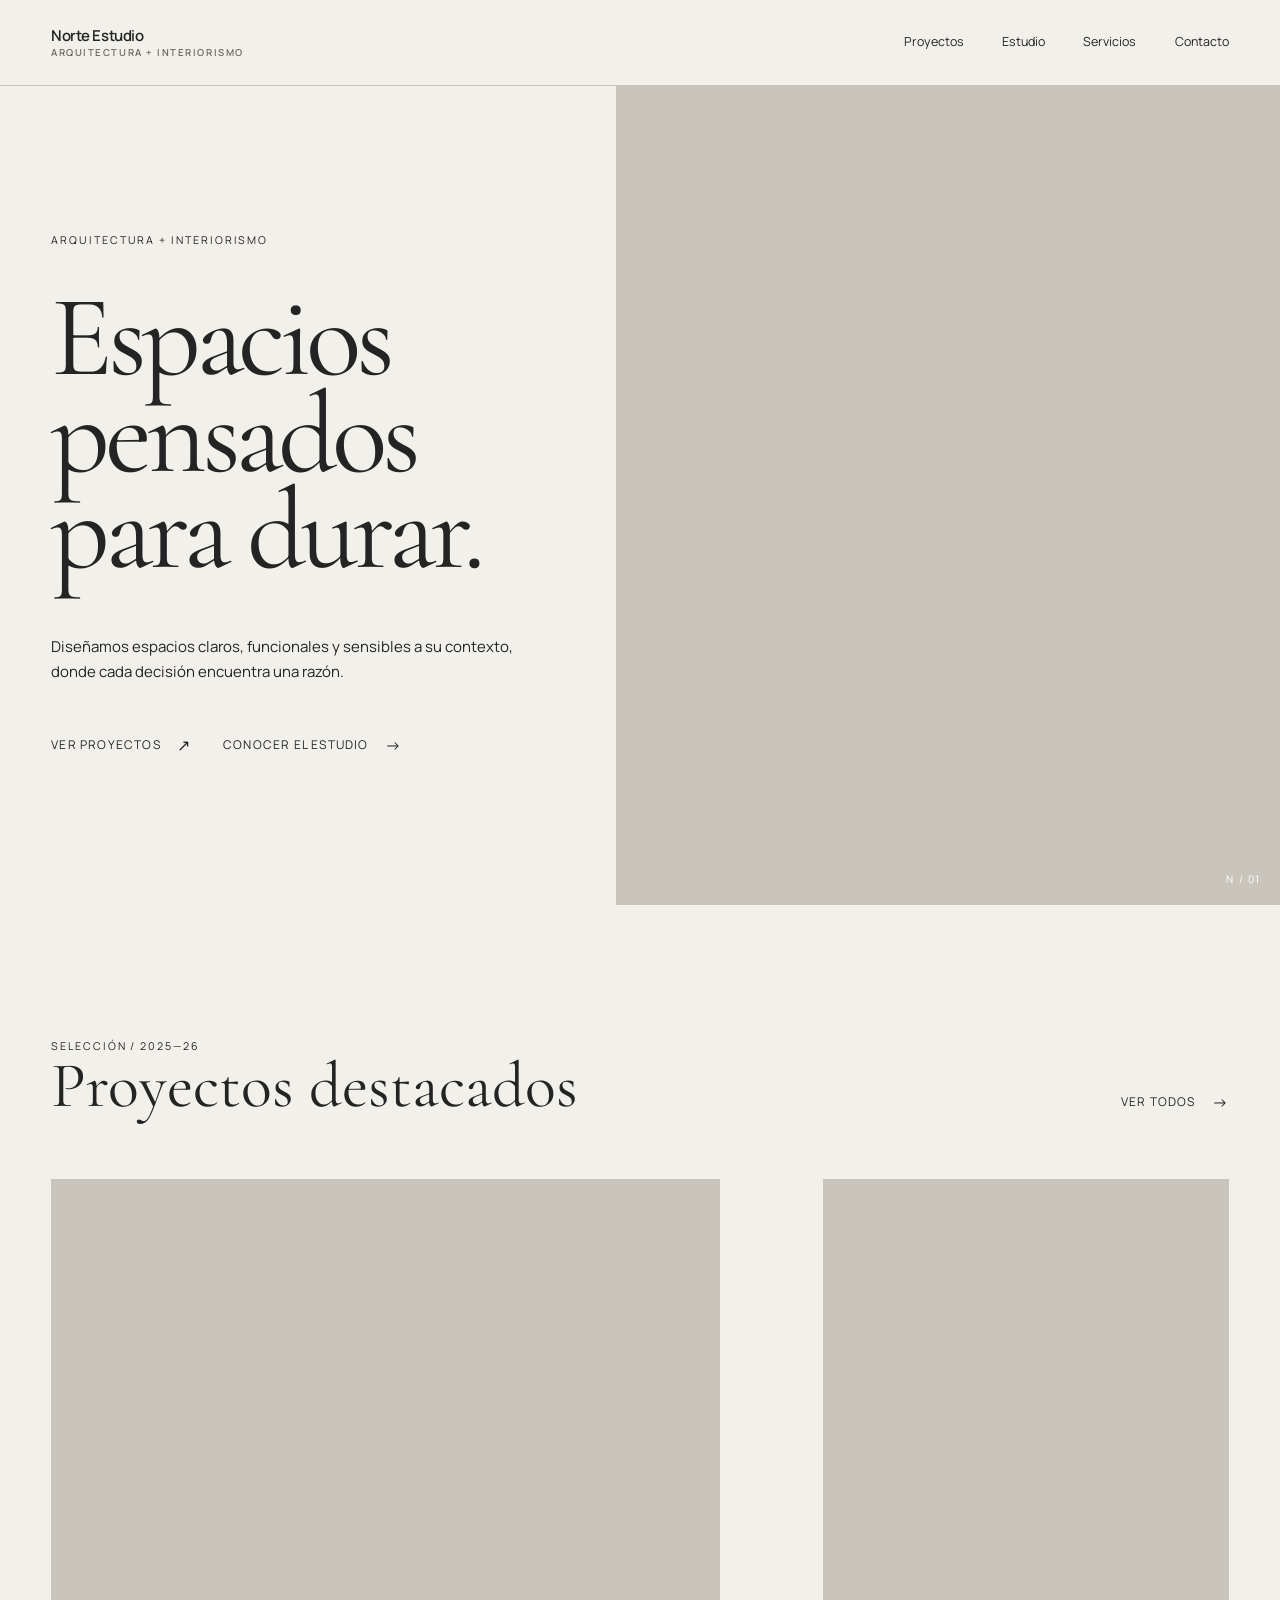
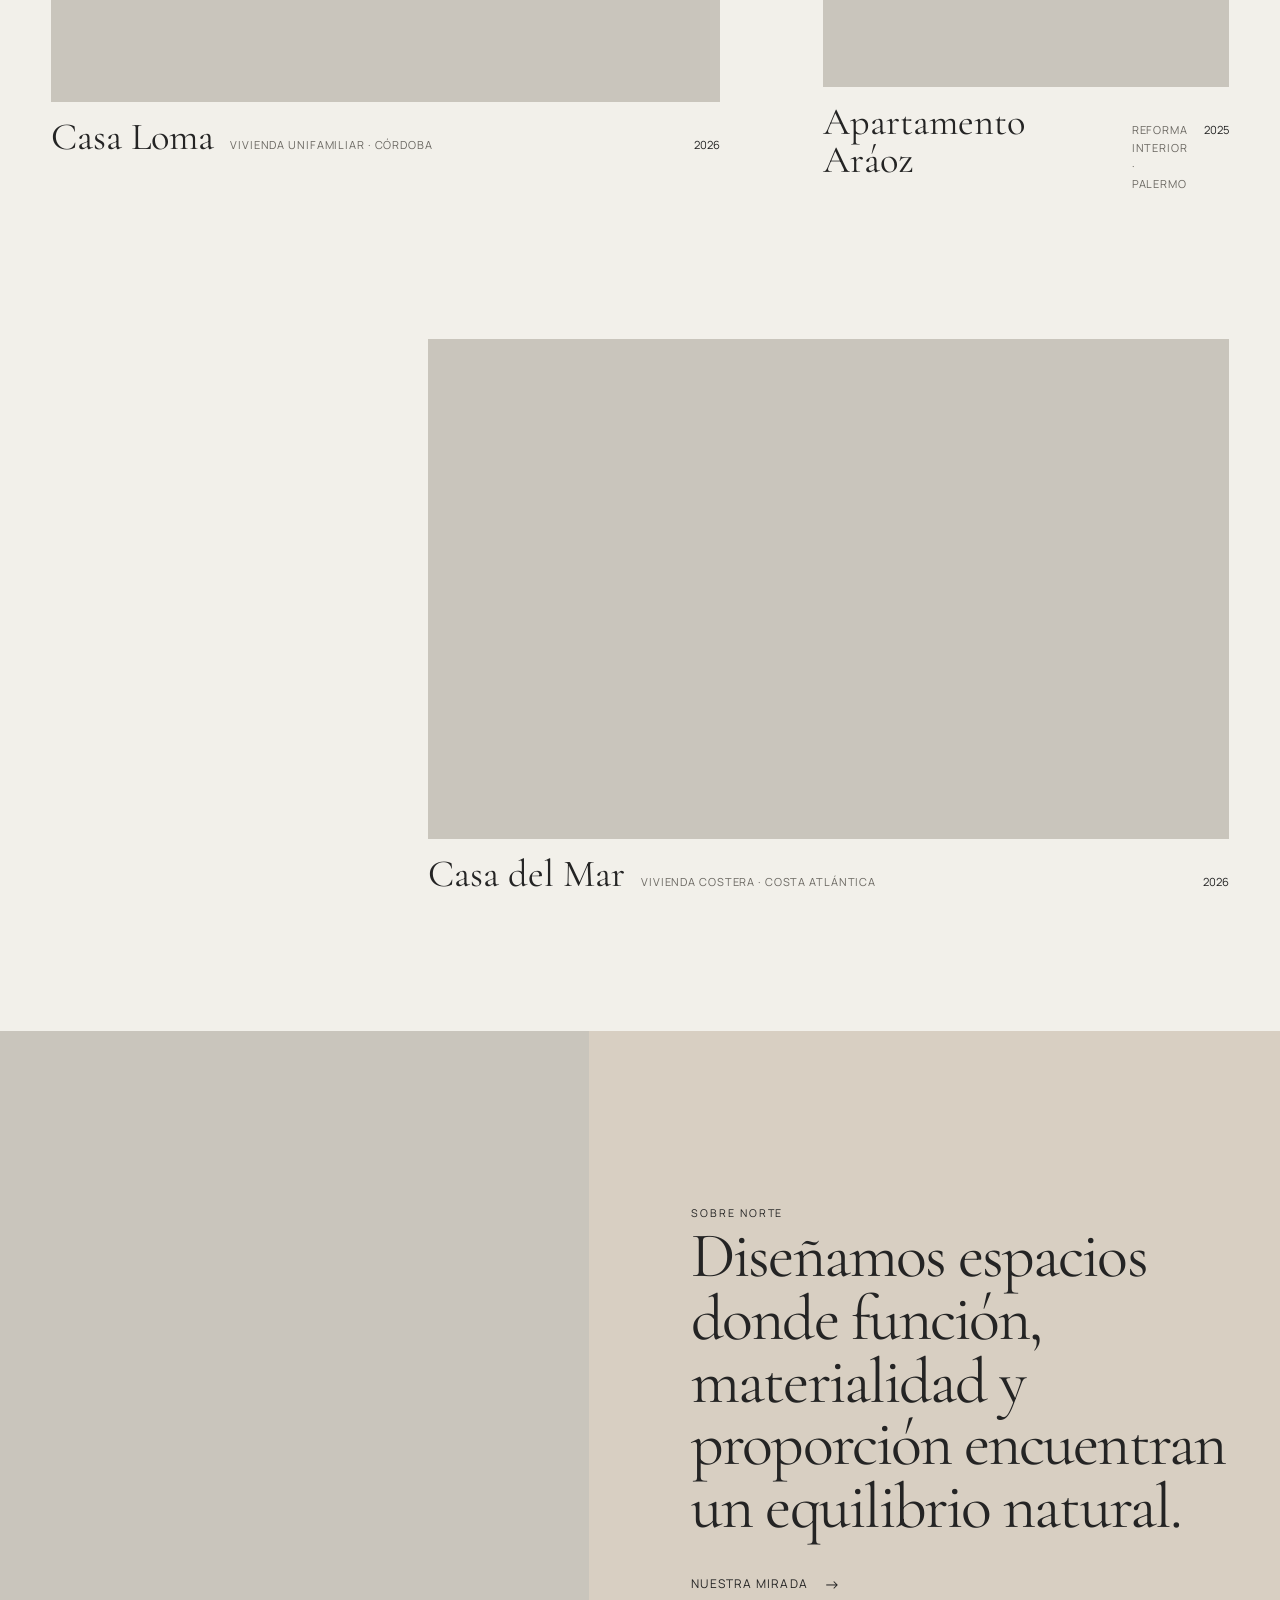
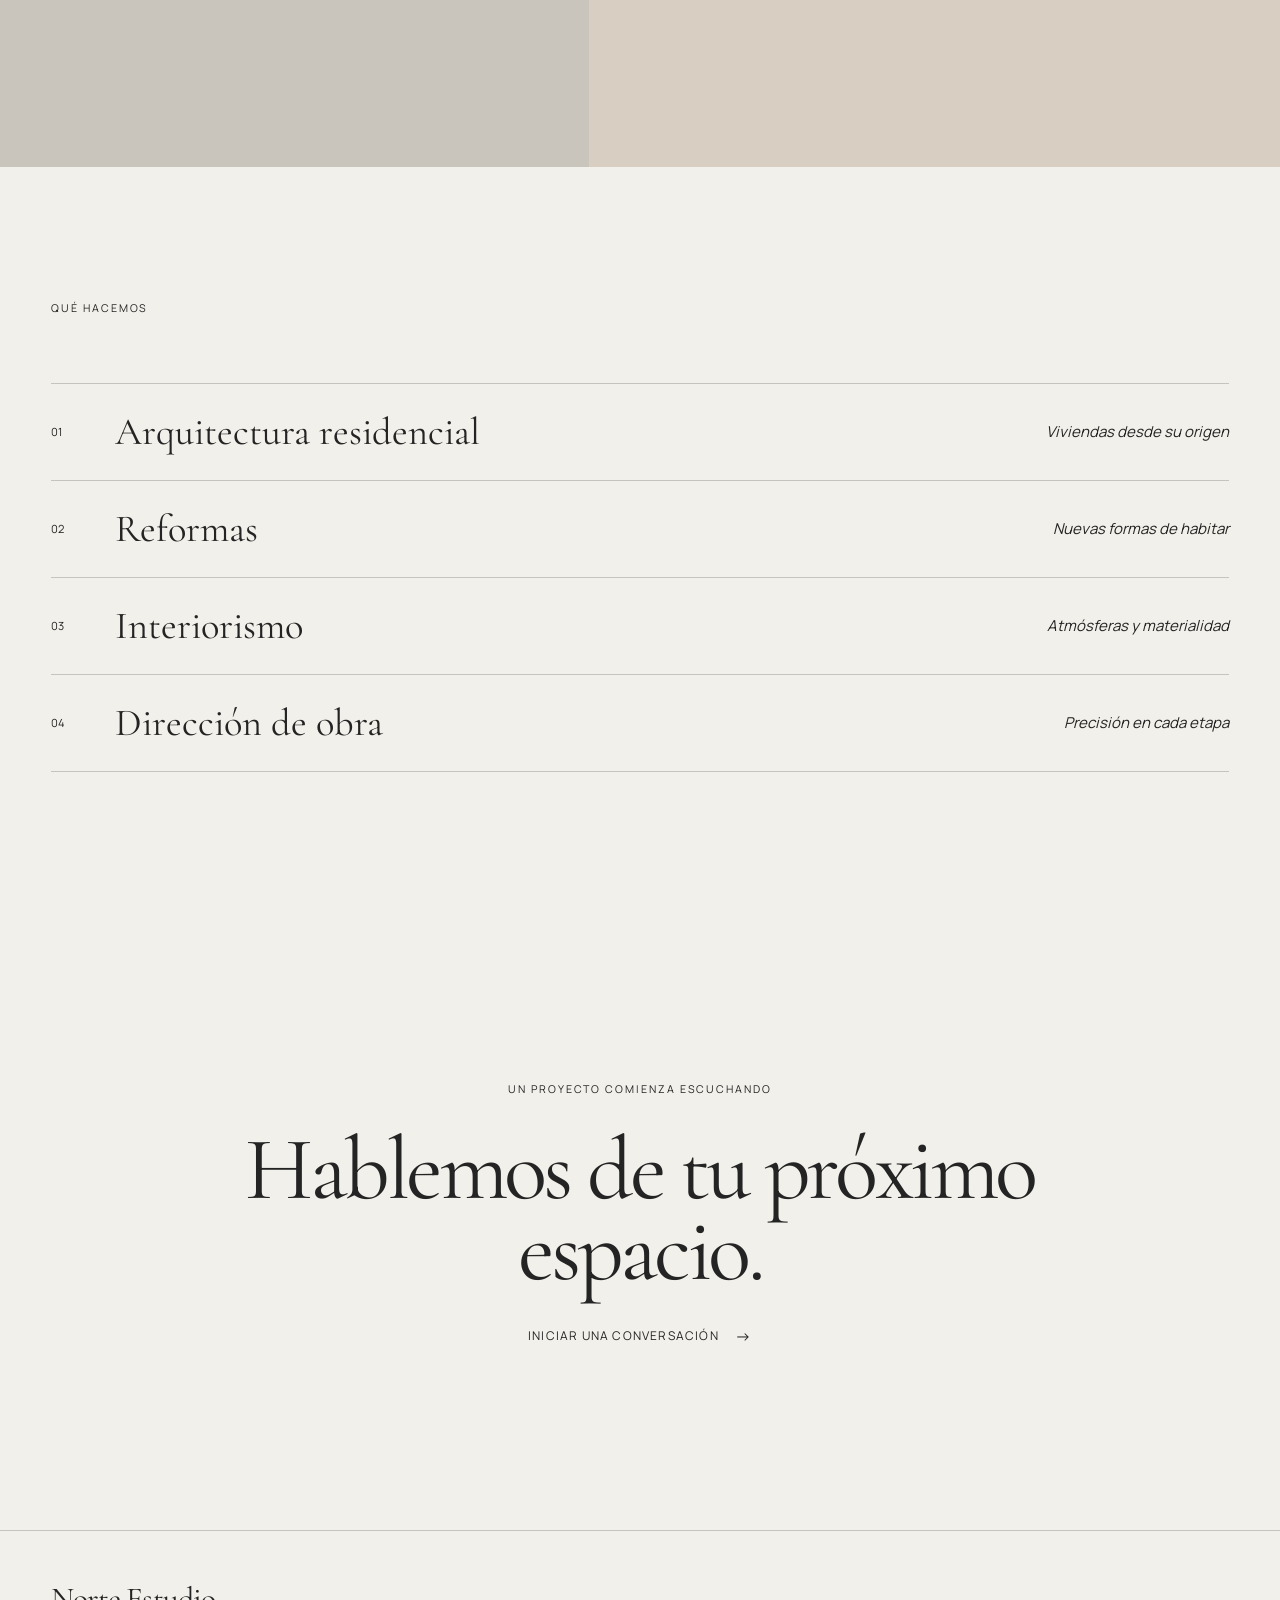
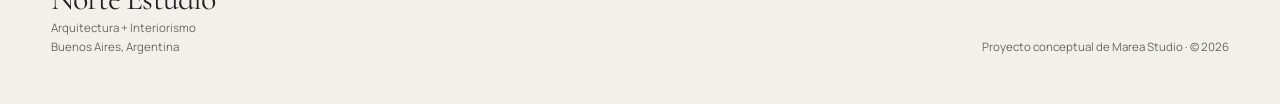
==== index.html @ 644c4d48 "Build Norte Estudio conceptual architecture site" ====
<!doctype html><html lang="es"><head><meta charset="utf-8"><meta name="viewport" content="width=device-width,initial-scale=1"><title>Espacios pensados para durar — Norte Estudio</title><meta name="description" content="Estudio independiente de arquitectura e interiorismo en Buenos Aires."><meta property="og:title" content="Espacios pensados para durar — Norte Estudio"><meta property="og:description" content="Estudio independiente de arquitectura e interiorismo en Buenos Aires."><meta property="og:type" content="website"><meta property="og:image" content="https://images.unsplash.com/photo-1600607687939-ce8a6c25118c?auto=format&fit=crop&w=2000&q=85"><link rel="icon" href="assets/favicon.svg"><link rel="stylesheet" href="assets/css/styles.css"></head><body><a class="skip" href="#contenido">Saltar al contenido</a><header class="site-header"><a class="brand" href="index.html">Norte Estudio<span>Arquitectura + Interiorismo</span></a><button class="menu-toggle" aria-expanded="false" aria-controls="menu">Menú</button><nav class="nav" id="menu" aria-label="Navegación principal"><a href="proyectos.html">Proyectos</a><a href="estudio.html">Estudio</a><a href="servicios.html">Servicios</a><a href="contacto.html">Contacto</a></nav></header><main id="contenido"><section class="hero"><div class="hero-copy"><span class="eyebrow">Arquitectura + Interiorismo</span><h1 class="display">Espacios pensados para durar.</h1><p>Diseñamos espacios claros, funcionales y sensibles a su contexto, donde cada decisión encuentra una razón.</p><div class="hero-actions"><a class="text-link" href="proyectos.html">Ver proyectos <i>↗</i></a><a class="text-link" href="estudio.html">Conocer el estudio <i>→</i></a></div></div><div class="hero-image"><img src="https://images.unsplash.com/photo-1600607687939-ce8a6c25118c?auto=format&fit=crop&w=2000&q=85" srcset="https://images.unsplash.com/photo-1600607687939-ce8a6c25118c?auto=format&fit=crop&w=640&q=80 640w, https://images.unsplash.com/photo-1600607687939-ce8a6c25118c?auto=format&fit=crop&w=1200&q=82 1200w, https://images.unsplash.com/photo-1600607687939-ce8a6c25118c?auto=format&fit=crop&w=2000&q=85 2000w" sizes="(max-width: 760px) 100vw, 60vw" alt="Interior contemporáneo de tonos neutros iluminado por luz natural" width="1600" height="1200"></div></section><section class="section container"><div class="projects-intro"><div><span class="eyebrow">Selección / 2025—26</span><h2>Proyectos destacados</h2></div><a class="text-link" href="proyectos.html">Ver todos <i>→</i></a></div><div class="project-grid"><article class="project-card reveal"><a href="proyecto-casa-loma.html"><div class="project-image"><img src="https://images.unsplash.com/photo-1600585154340-be6161a56a0c?auto=format&fit=crop&w=1800&q=85" srcset="https://images.unsplash.com/photo-1600585154340-be6161a56a0c?auto=format&fit=crop&w=640&q=80 640w, https://images.unsplash.com/photo-1600585154340-be6161a56a0c?auto=format&fit=crop&w=1200&q=82 1200w, https://images.unsplash.com/photo-1600585154340-be6161a56a0c?auto=format&fit=crop&w=2000&q=85 2000w" sizes="(max-width: 760px) 100vw, 60vw" alt="Casa contemporánea de hormigón claro entre árboles" width="1600" height="1200" loading="lazy"></div><div class="project-meta"><h3>Casa Loma</h3><p>Vivienda unifamiliar · Córdoba</p><span>2026</span></div></a></article><article class="project-card reveal"><a href="proyecto-araoz.html"><div class="project-image"><img src="https://images.unsplash.com/photo-1600210492486-724fe5c67fb0?auto=format&fit=crop&w=1800&q=85" srcset="https://images.unsplash.com/photo-1600210492486-724fe5c67fb0?auto=format&fit=crop&w=640&q=80 640w, https://images.unsplash.com/photo-1600210492486-724fe5c67fb0?auto=format&fit=crop&w=1200&q=82 1200w, https://images.unsplash.com/photo-1600210492486-724fe5c67fb0?auto=format&fit=crop&w=2000&q=85 2000w" sizes="(max-width: 760px) 100vw, 60vw" alt="Interior residencial luminoso con madera y mobiliario neutro" width="1600" height="1200" loading="lazy"></div><div class="project-meta"><h3>Apartamento Aráoz</h3><p>Reforma interior · Palermo</p><span>2025</span></div></a></article><article class="project-card reveal"><a href="proyecto-casa-del-mar.html"><div class="project-image"><img src="https://images.unsplash.com/photo-1600566753190-17f0baa2a6c3?auto=format&fit=crop&w=1800&q=85" srcset="https://images.unsplash.com/photo-1600566753190-17f0baa2a6c3?auto=format&fit=crop&w=640&q=80 640w, https://images.unsplash.com/photo-1600566753190-17f0baa2a6c3?auto=format&fit=crop&w=1200&q=82 1200w, https://images.unsplash.com/photo-1600566753190-17f0baa2a6c3?auto=format&fit=crop&w=2000&q=85 2000w" sizes="(max-width: 760px) 100vw, 60vw" alt="Vivienda contemporánea abierta hacia el paisaje costero" width="1600" height="1200" loading="lazy"></div><div class="project-meta"><h3>Casa del Mar</h3><p>Vivienda costera · Costa Atlántica</p><span>2026</span></div></a></article></div></section><section class="statement"><div class="statement-photo"><img src="https://images.unsplash.com/photo-1600607688969-a5bfcd646154?auto=format&fit=crop&w=1600&q=85" srcset="https://images.unsplash.com/photo-1600607688969-a5bfcd646154?auto=format&fit=crop&w=640&q=80 640w, https://images.unsplash.com/photo-1600607688969-a5bfcd646154?auto=format&fit=crop&w=1200&q=82 1200w, https://images.unsplash.com/photo-1600607688969-a5bfcd646154?auto=format&fit=crop&w=2000&q=85 2000w" sizes="(max-width: 760px) 100vw, 60vw" alt="Detalle arquitectónico de madera, piedra y luz natural" width="1600" height="1200" loading="lazy"></div><div class="statement-copy"><span class="eyebrow">Sobre Norte</span><blockquote>Diseñamos espacios donde función, materialidad y proporción encuentran un equilibrio natural.</blockquote><a class="text-link" href="estudio.html">Nuestra mirada <i>→</i></a></div></section><section class="section container"><span class="eyebrow">Qué hacemos</span><div class="services-list"><div class="service-row"><span>01</span><h3>Arquitectura residencial</h3><i>Viviendas desde su origen</i></div><div class="service-row"><span>02</span><h3>Reformas</h3><i>Nuevas formas de habitar</i></div><div class="service-row"><span>03</span><h3>Interiorismo</h3><i>Atmósferas y materialidad</i></div><div class="service-row"><span>04</span><h3>Dirección de obra</h3><i>Precisión en cada etapa</i></div></div></section><section class="closing container"><span class="eyebrow">Un proyecto comienza escuchando</span><h2 class="title">Hablemos de tu próximo espacio.</h2><a class="text-link" href="contacto.html">Iniciar una conversación <i>→</i></a></section></main><footer><div><a class="brand" href="index.html">Norte Estudio</a><p>Arquitectura + Interiorismo<br>Buenos Aires, Argentina</p></div><p>Proyecto conceptual de Marea Studio · © 2026</p></footer><script src="assets/js/main.js"></script></body></html>
---- assets/css/styles.css ----
@import url('https://fonts.googleapis.com/css2?family=Cormorant+Garamond:ital,wght@0,400;0,500;1,400&family=Manrope:wght@400;500;600&display=swap');

:root{--paper:#f2f0ea;--stone:#c9c5bc;--sand:#d8cfc2;--ink:#242424;--muted:#6b6862;--line:rgba(36,36,36,.22);--serif:"Cormorant Garamond",Georgia,serif;--sans:Manrope,Arial,sans-serif;--pad:clamp(1.25rem,4vw,4.75rem)}
*{box-sizing:border-box}html{scroll-behavior:smooth}body{margin:0;background:var(--paper);color:var(--ink);font:400 15px/1.65 var(--sans)}img{display:block;width:100%;height:100%;object-fit:cover;background:var(--stone)}a{color:inherit;text-decoration:none}button,input,select,textarea{font:inherit;color:inherit}::selection{background:var(--sand)}
.skip{position:fixed;left:1rem;top:-5rem;background:var(--ink);color:var(--paper);padding:.75rem 1rem;z-index:20}.skip:focus{top:1rem}.site-header{position:relative;z-index:10;display:flex;align-items:center;justify-content:space-between;padding:1.5rem var(--pad);border-bottom:1px solid var(--line)}.brand{font-weight:600;letter-spacing:-.03em}.brand span{display:block;font-size:.6rem;letter-spacing:.16em;text-transform:uppercase;color:var(--muted);margin-top:-.25rem}.nav{display:flex;gap:clamp(1.5rem,3vw,3.5rem);font-size:.78rem}.nav a{position:relative}.nav a:after,.text-link:after{content:"";position:absolute;bottom:-.3rem;left:0;width:100%;height:1px;background:currentColor;transform:scaleX(0);transform-origin:right;transition:transform .3s}.nav a:hover:after,.nav a[aria-current=page]:after,.text-link:hover:after{transform:scaleX(1);transform-origin:left}.menu-toggle{display:none;border:0;background:none;padding:.5rem;text-transform:uppercase;font-size:.7rem;letter-spacing:.1em}
main{overflow:hidden}.container{padding-left:var(--pad);padding-right:var(--pad)}.section{padding-top:clamp(5rem,10vw,9rem);padding-bottom:clamp(5rem,10vw,9rem)}.eyebrow{font-size:.67rem;text-transform:uppercase;letter-spacing:.18em}.display{font:400 clamp(3.8rem,9vw,8.6rem)/.84 var(--serif);letter-spacing:-.045em;margin:.35em 0}.title{font:400 clamp(3.1rem,7vw,7rem)/.9 var(--serif);letter-spacing:-.04em;margin:.35em 0}.lede{font-size:clamp(1.05rem,1.8vw,1.35rem);line-height:1.55;max-width:42rem}.text-link{display:inline-flex;gap:1rem;align-items:center;font-size:.75rem;text-transform:uppercase;letter-spacing:.1em;position:relative}.text-link i{font-style:normal;font-size:1rem}.rule{border:0;border-top:1px solid var(--line);margin:0}
.hero{min-height:calc(100svh - 81px);display:grid;grid-template-columns:46% 54%;padding-left:var(--pad)}.hero-copy{display:flex;flex-direction:column;justify-content:center;padding:4rem 4vw 4rem 0}.hero-copy p{max-width:31rem}.hero-actions{display:flex;gap:2rem;margin-top:2rem}.hero-image{min-height:38rem;position:relative}.hero-image:after{content:"N / 01";position:absolute;right:1.2rem;bottom:1rem;color:white;font-size:.65rem;letter-spacing:.15em}.projects-intro{display:flex;justify-content:space-between;align-items:end;margin-bottom:4rem}.projects-intro h2{font:400 clamp(2.8rem,5vw,5rem)/.9 var(--serif);margin:0}.project-grid{display:grid;grid-template-columns:1.4fr .85fr;gap:clamp(3rem,8vw,9rem)}.project-card:nth-child(3){grid-column:1/-1;width:68%;margin-left:auto;margin-top:2rem}.project-image{aspect-ratio:4/5;overflow:hidden}.project-card:first-child .project-image{aspect-ratio:1.28/1}.project-card:nth-child(3) .project-image{aspect-ratio:1.6/1}.project-card img,.editorial-grid img{transition:transform .7s cubic-bezier(.2,.7,.2,1)}.project-card:hover img{transform:scale(1.025)}.project-meta{display:grid;grid-template-columns:auto 1fr auto;gap:1rem;margin-top:1rem;align-items:baseline}.project-meta h3{font:400 clamp(1.7rem,3vw,2.5rem)/1 var(--serif);margin:0}.project-meta p{font-size:.69rem;color:var(--muted);text-transform:uppercase;letter-spacing:.08em}.project-meta span{font-size:.7rem}.statement{display:grid;grid-template-columns:1fr 1fr;gap:8vw;align-items:center;background:var(--sand)}.statement-photo{aspect-ratio:4/5}.statement-copy blockquote{font:400 clamp(2.6rem,5vw,5rem)/.98 var(--serif);letter-spacing:-.03em;margin:0 0 2rem}.services-list{margin-top:4rem;border-top:1px solid var(--line)}.service-row{display:grid;grid-template-columns:4rem 1fr auto;align-items:center;padding:1.8rem 0;border-bottom:1px solid var(--line)}.service-row h3{font:400 clamp(1.7rem,3vw,2.6rem)/1 var(--serif);margin:0}.service-row span{font-size:.7rem}.closing{min-height:70vh;display:flex;flex-direction:column;justify-content:center;align-items:center;text-align:center}.closing .title{max-width:800px}
.page-head{padding-top:clamp(5rem,11vw,10rem);padding-bottom:clamp(4rem,8vw,7rem)}.page-head .lede{margin-left:auto}.folio{display:grid;grid-template-columns:repeat(12,1fr);row-gap:9rem}.folio .project-card:nth-child(1){grid-column:1/10}.folio .project-card:nth-child(2){grid-column:6/13}.folio .project-card:nth-child(3){grid-column:1/11;width:auto;margin:0}.folio .project-card:nth-child(2) .project-image{aspect-ratio:4/5}.folio-index{font:400 1.2rem var(--serif);margin-bottom:.5rem}.studio-layout{display:grid;grid-template-columns:1fr 1fr;gap:8vw}.studio-image{aspect-ratio:4/5}.prose h2{font:400 clamp(2.5rem,5vw,4.5rem)/1 var(--serif);margin:0 0 2rem}.prose p{max-width:39rem}.principles{display:grid;grid-template-columns:repeat(3,1fr);gap:4vw;margin-top:6rem}.principles article{border-top:1px solid var(--line);padding-top:1rem}.principles h3{font:400 1.8rem var(--serif)}
.services-page .service-row{grid-template-columns:6rem 1fr 1fr;gap:4vw;padding:3.5rem 0}.services-page .service-row h2{font:400 clamp(2.1rem,4vw,4rem)/1 var(--serif);margin:0}.services-page .service-row p{max-width:34rem;color:var(--muted)}.contact-grid{display:grid;grid-template-columns:.75fr 1.25fr;gap:10vw}.contact-details{margin-top:4rem}.contact-form{display:grid;grid-template-columns:1fr 1fr;gap:2rem}.field{display:flex;flex-direction:column;gap:.5rem}.field.full{grid-column:1/-1}.field label{font-size:.68rem;text-transform:uppercase;letter-spacing:.12em}.field input,.field select,.field textarea{width:100%;border:0;border-bottom:1px solid var(--ink);border-radius:0;background:transparent;padding:.7rem 0;outline:0}.field textarea{min-height:8rem;resize:vertical}.field input:focus,.field select:focus,.field textarea:focus{border-bottom-width:2px}.submit{grid-column:1/-1;justify-self:start;border:1px solid var(--ink);background:transparent;padding:.85rem 1.25rem;cursor:pointer;text-transform:uppercase;font-size:.7rem;letter-spacing:.1em}.submit:hover{background:var(--ink);color:var(--paper)}
.project-hero{display:grid;grid-template-columns:1fr 1.25fr;gap:5vw;align-items:end}.project-facts{display:grid;grid-template-columns:repeat(2,1fr);gap:1.5rem;border-top:1px solid var(--line);padding-top:1.5rem}.project-facts dt{font-size:.64rem;text-transform:uppercase;letter-spacing:.12em;color:var(--muted)}.project-facts dd{margin:.2rem 0 0}.project-cover{height:75vh;min-height:32rem}.project-story{display:grid;grid-template-columns:1fr 1fr;gap:10vw}.project-story .lede{font:400 clamp(2.2rem,4vw,4rem)/1.05 var(--serif)}.editorial-grid{display:grid;grid-template-columns:1.35fr .65fr;gap:3vw;align-items:end}.editorial-grid figure{margin:0}.editorial-grid figure:first-child{aspect-ratio:1.2/1}.editorial-grid figure:last-child{aspect-ratio:4/5}.back{margin-top:4rem}
footer{border-top:1px solid var(--line);padding:3rem var(--pad);display:grid;grid-template-columns:1fr auto;gap:2rem;align-items:end}footer p{margin:0;font-size:.72rem;color:var(--muted)}footer .brand{font:400 2rem var(--serif)}
.reveal{opacity:0;transform:translateY(18px);transition:opacity .7s,transform .7s}.reveal.visible{opacity:1;transform:none}:focus-visible{outline:2px solid var(--ink);outline-offset:4px}
@media(max-width:760px){.site-header{padding-top:1rem;padding-bottom:1rem}.menu-toggle{display:block}.nav{display:none;position:absolute;top:100%;left:0;right:0;background:var(--paper);padding:2rem var(--pad);border-bottom:1px solid var(--line);flex-direction:column;font-size:1rem}.nav.open{display:flex}.hero{display:flex;flex-direction:column;padding:0}.hero-copy{padding:5rem var(--pad)}.hero-image{min-height:58vh}.display{font-size:clamp(3.7rem,18vw,5.5rem)}.hero-actions{flex-direction:column;align-items:flex-start;gap:1.2rem}.projects-intro{display:block}.projects-intro .text-link{margin-top:1.5rem}.project-grid{display:block}.project-card,.project-card:nth-child(3){width:100%;margin:0 0 4.5rem}.project-card .project-image,.project-card:first-child .project-image,.project-card:nth-child(3) .project-image{aspect-ratio:4/5}.project-meta{grid-template-columns:1fr auto}.project-meta p{grid-row:2}.statement,.studio-layout,.contact-grid,.project-hero,.project-story{grid-template-columns:1fr}.statement-copy{padding:5rem var(--pad)}.statement-photo{order:2}.service-row{grid-template-columns:2.5rem 1fr}.service-row i{display:none}.folio{display:block}.folio .project-card{margin-bottom:5rem}.folio .project-card:nth-child(n){width:auto}.principles{grid-template-columns:1fr;margin-top:4rem}.services-page .service-row{grid-template-columns:3rem 1fr;padding:2.5rem 0}.services-page .service-row p{grid-column:2}.contact-form{grid-template-columns:1fr}.field.full,.submit{grid-column:auto}.project-cover{height:58vh}.project-hero{align-items:start}.editorial-grid{grid-template-columns:1fr}.editorial-grid figure:first-child,.editorial-grid figure:last-child{aspect-ratio:4/5}footer{grid-template-columns:1fr}}
@media(prefers-reduced-motion:reduce){html{scroll-behavior:auto}*,*:before,*:after{transition:none!important;animation:none!important}.reveal{opacity:1;transform:none}}
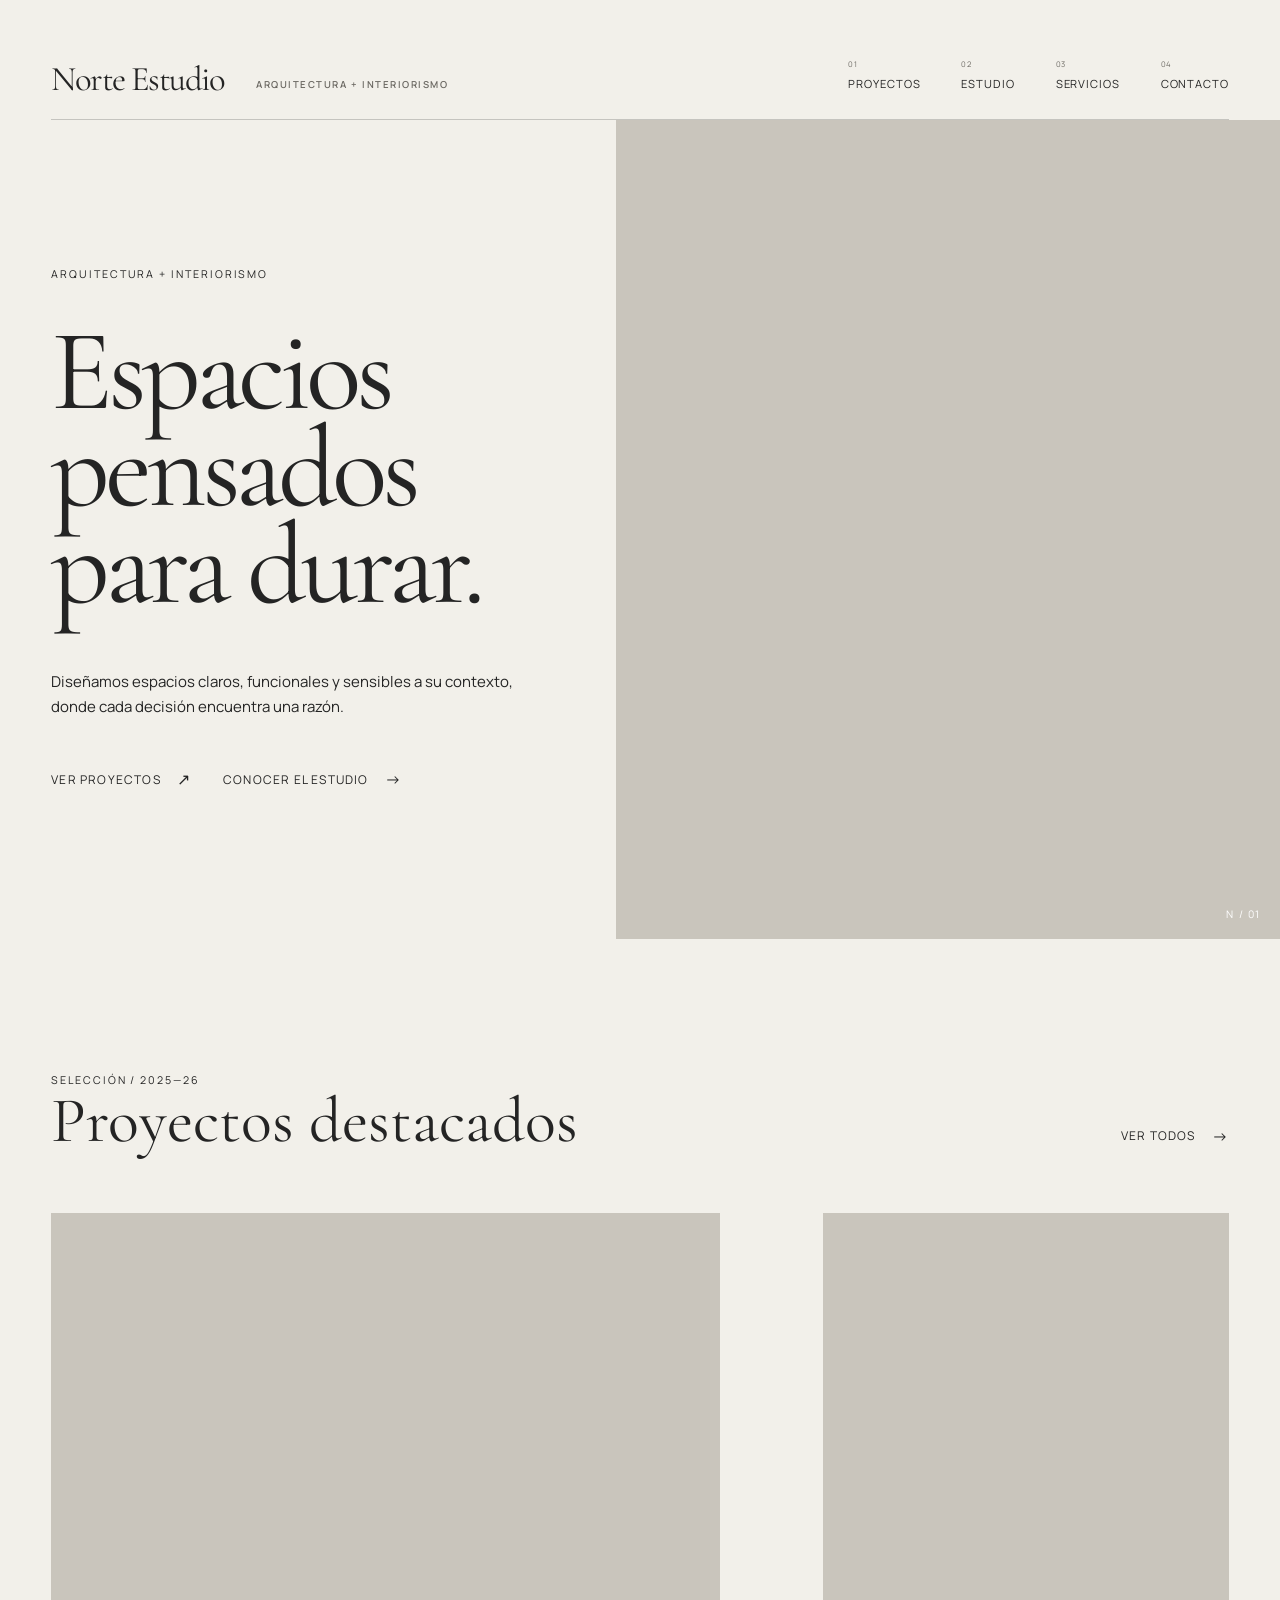
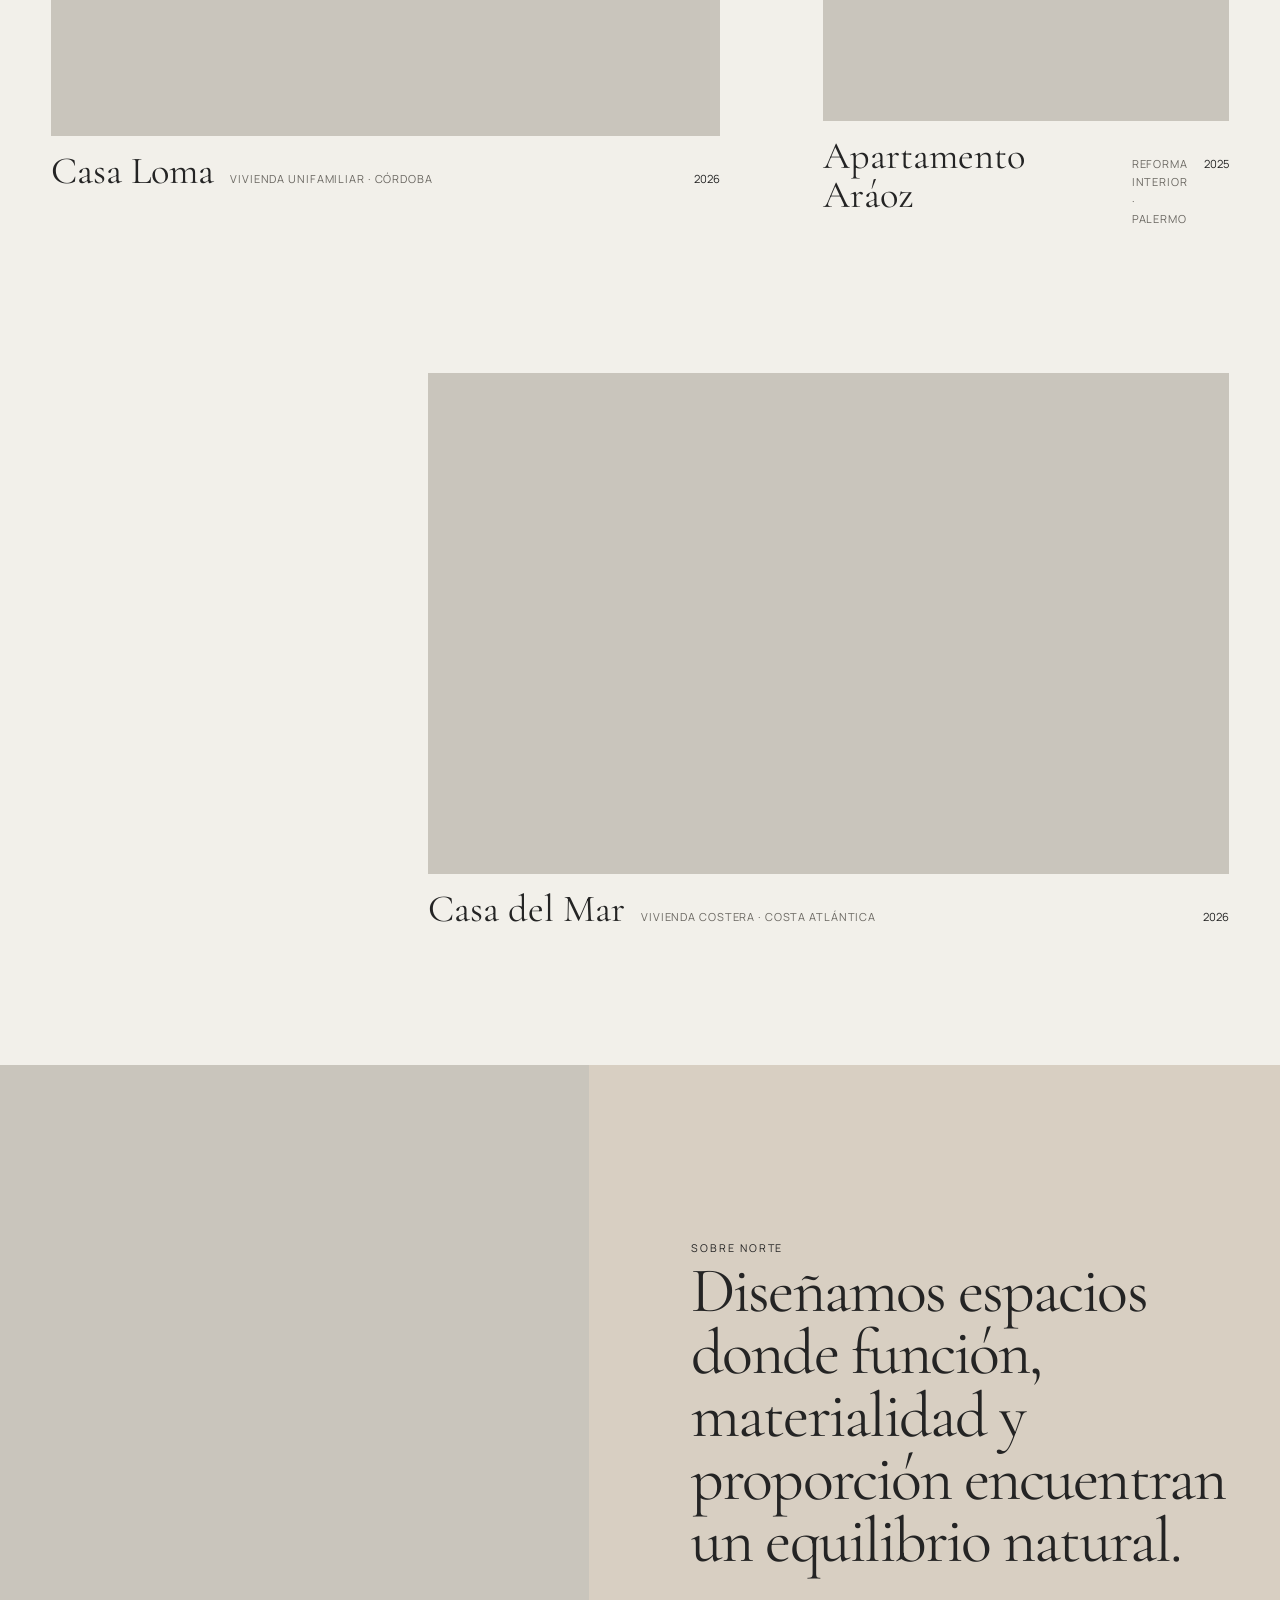
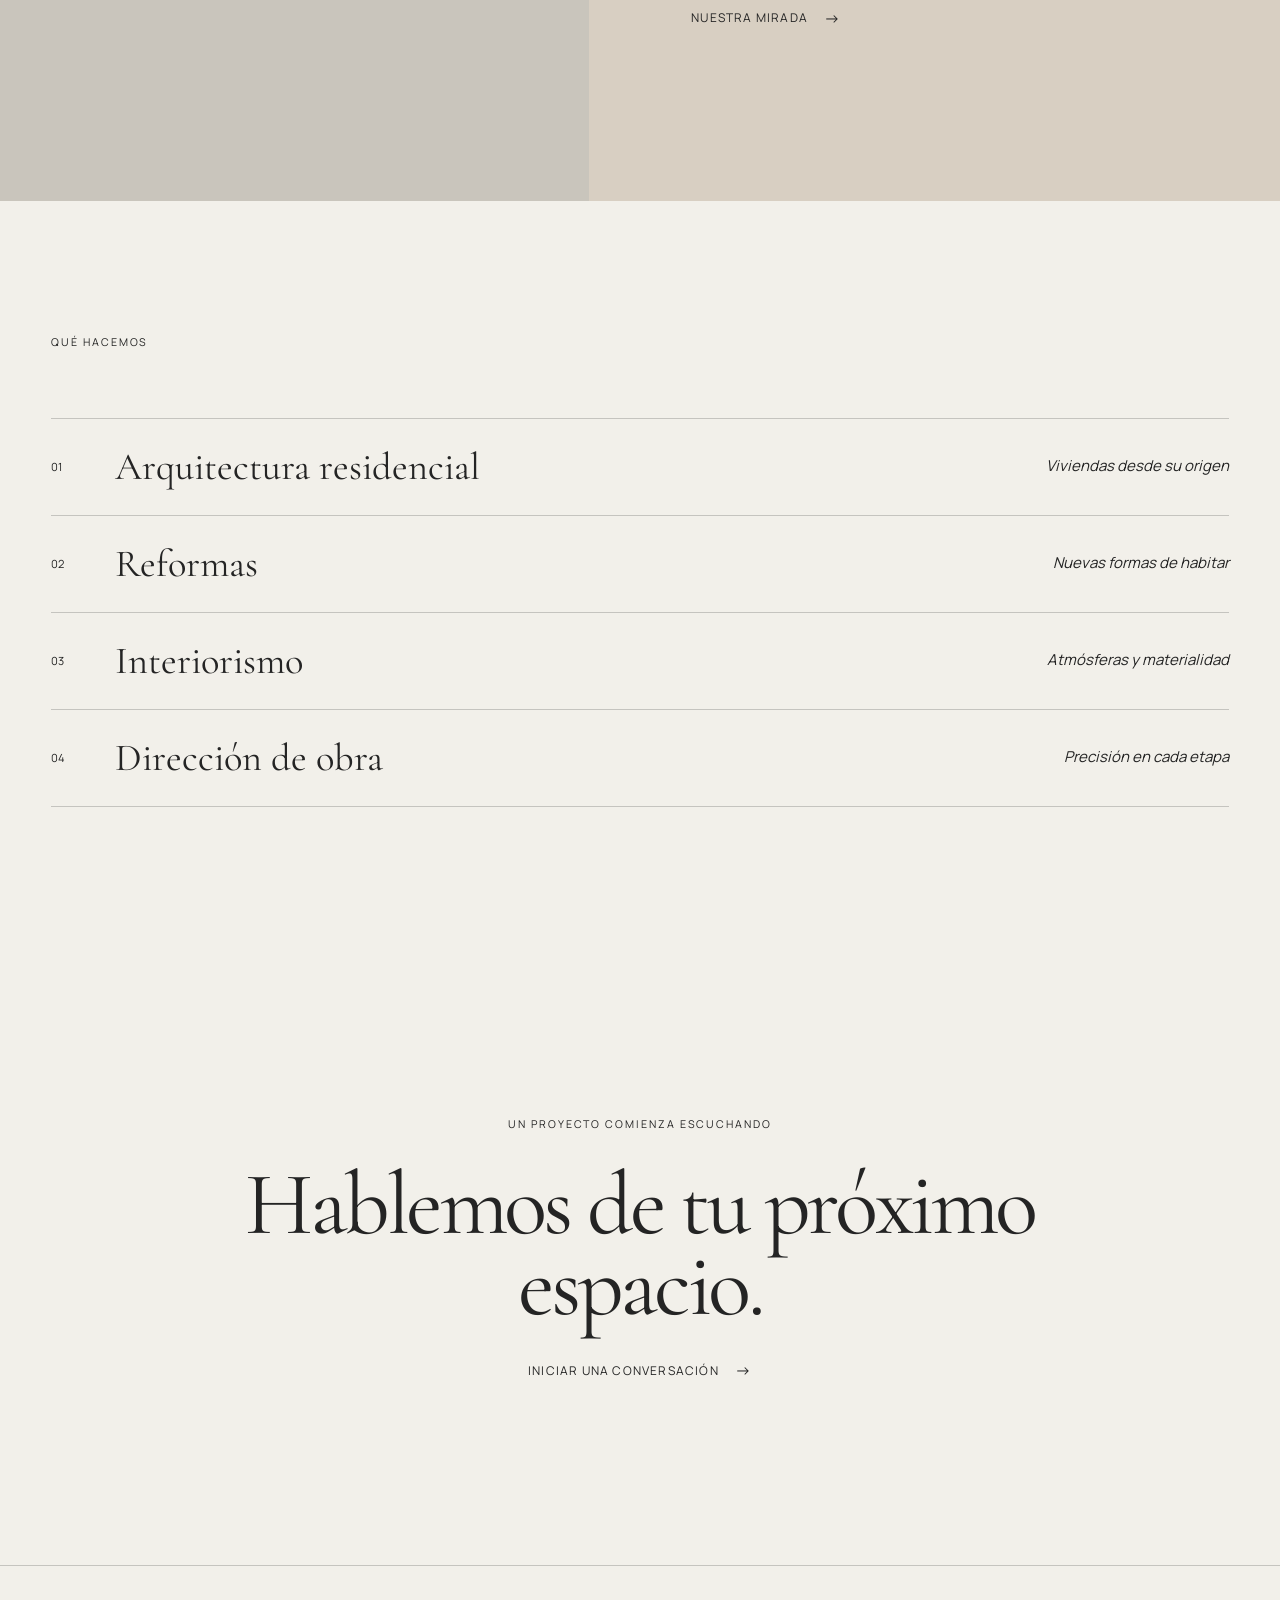
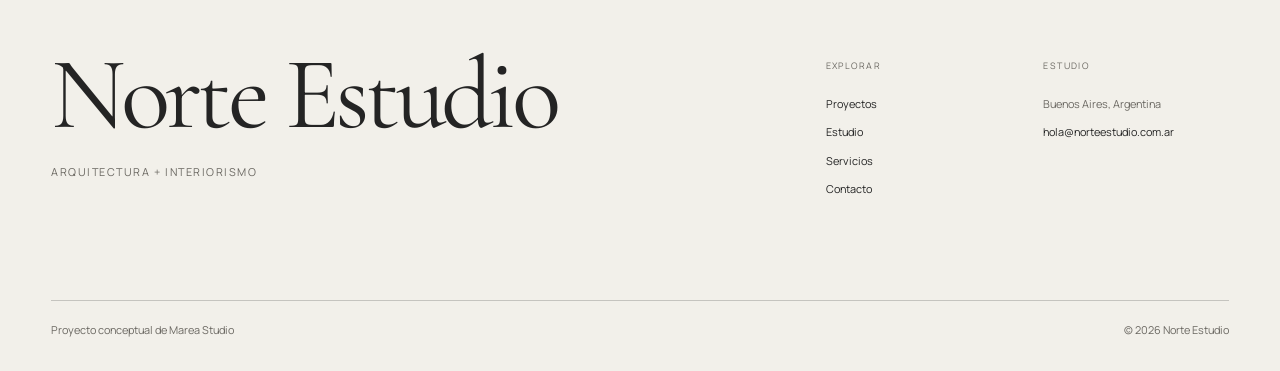
==== commit 0e40ad7e: "Refine editorial header and footer" ====
--- a/index.html
+++ b/index.html
@@ -1 +1,240 @@
-<!doctype html><html lang="es"><head><meta charset="utf-8"><meta name="viewport" content="width=device-width,initial-scale=1"><title>Espacios pensados para durar — Norte Estudio</title><meta name="description" content="Estudio independiente de arquitectura e interiorismo en Buenos Aires."><meta property="og:title" content="Espacios pensados para durar — Norte Estudio"><meta property="og:description" content="Estudio independiente de arquitectura e interiorismo en Buenos Aires."><meta property="og:type" content="website"><meta property="og:image" content="https://images.unsplash.com/photo-1600607687939-ce8a6c25118c?auto=format&fit=crop&w=2000&q=85"><link rel="icon" href="assets/favicon.svg"><link rel="stylesheet" href="assets/css/styles.css"></head><body><a class="skip" href="#contenido">Saltar al contenido</a><header class="site-header"><a class="brand" href="index.html">Norte Estudio<span>Arquitectura + Interiorismo</span></a><button class="menu-toggle" aria-expanded="false" aria-controls="menu">Menú</button><nav class="nav" id="menu" aria-label="Navegación principal"><a href="proyectos.html">Proyectos</a><a href="estudio.html">Estudio</a><a href="servicios.html">Servicios</a><a href="contacto.html">Contacto</a></nav></header><main id="contenido"><section class="hero"><div class="hero-copy"><span class="eyebrow">Arquitectura + Interiorismo</span><h1 class="display">Espacios pensados para durar.</h1><p>Diseñamos espacios claros, funcionales y sensibles a su contexto, donde cada decisión encuentra una razón.</p><div class="hero-actions"><a class="text-link" href="proyectos.html">Ver proyectos <i>↗</i></a><a class="text-link" href="estudio.html">Conocer el estudio <i>→</i></a></div></div><div class="hero-image"><img src="https://images.unsplash.com/photo-1600607687939-ce8a6c25118c?auto=format&fit=crop&w=2000&q=85" srcset="https://images.unsplash.com/photo-1600607687939-ce8a6c25118c?auto=format&fit=crop&w=640&q=80 640w, https://images.unsplash.com/photo-1600607687939-ce8a6c25118c?auto=format&fit=crop&w=1200&q=82 1200w, https://images.unsplash.com/photo-1600607687939-ce8a6c25118c?auto=format&fit=crop&w=2000&q=85 2000w" sizes="(max-width: 760px) 100vw, 60vw" alt="Interior contemporáneo de tonos neutros iluminado por luz natural" width="1600" height="1200"></div></section><section class="section container"><div class="projects-intro"><div><span class="eyebrow">Selección / 2025—26</span><h2>Proyectos destacados</h2></div><a class="text-link" href="proyectos.html">Ver todos <i>→</i></a></div><div class="project-grid"><article class="project-card reveal"><a href="proyecto-casa-loma.html"><div class="project-image"><img src="https://images.unsplash.com/photo-1600585154340-be6161a56a0c?auto=format&fit=crop&w=1800&q=85" srcset="https://images.unsplash.com/photo-1600585154340-be6161a56a0c?auto=format&fit=crop&w=640&q=80 640w, https://images.unsplash.com/photo-1600585154340-be6161a56a0c?auto=format&fit=crop&w=1200&q=82 1200w, https://images.unsplash.com/photo-1600585154340-be6161a56a0c?auto=format&fit=crop&w=2000&q=85 2000w" sizes="(max-width: 760px) 100vw, 60vw" alt="Casa contemporánea de hormigón claro entre árboles" width="1600" height="1200" loading="lazy"></div><div class="project-meta"><h3>Casa Loma</h3><p>Vivienda unifamiliar · Córdoba</p><span>2026</span></div></a></article><article class="project-card reveal"><a href="proyecto-araoz.html"><div class="project-image"><img src="https://images.unsplash.com/photo-1600210492486-724fe5c67fb0?auto=format&fit=crop&w=1800&q=85" srcset="https://images.unsplash.com/photo-1600210492486-724fe5c67fb0?auto=format&fit=crop&w=640&q=80 640w, https://images.unsplash.com/photo-1600210492486-724fe5c67fb0?auto=format&fit=crop&w=1200&q=82 1200w, https://images.unsplash.com/photo-1600210492486-724fe5c67fb0?auto=format&fit=crop&w=2000&q=85 2000w" sizes="(max-width: 760px) 100vw, 60vw" alt="Interior residencial luminoso con madera y mobiliario neutro" width="1600" height="1200" loading="lazy"></div><div class="project-meta"><h3>Apartamento Aráoz</h3><p>Reforma interior · Palermo</p><span>2025</span></div></a></article><article class="project-card reveal"><a href="proyecto-casa-del-mar.html"><div class="project-image"><img src="https://images.unsplash.com/photo-1600566753190-17f0baa2a6c3?auto=format&fit=crop&w=1800&q=85" srcset="https://images.unsplash.com/photo-1600566753190-17f0baa2a6c3?auto=format&fit=crop&w=640&q=80 640w, https://images.unsplash.com/photo-1600566753190-17f0baa2a6c3?auto=format&fit=crop&w=1200&q=82 1200w, https://images.unsplash.com/photo-1600566753190-17f0baa2a6c3?auto=format&fit=crop&w=2000&q=85 2000w" sizes="(max-width: 760px) 100vw, 60vw" alt="Vivienda contemporánea abierta hacia el paisaje costero" width="1600" height="1200" loading="lazy"></div><div class="project-meta"><h3>Casa del Mar</h3><p>Vivienda costera · Costa Atlántica</p><span>2026</span></div></a></article></div></section><section class="statement"><div class="statement-photo"><img src="https://images.unsplash.com/photo-1600607688969-a5bfcd646154?auto=format&fit=crop&w=1600&q=85" srcset="https://images.unsplash.com/photo-1600607688969-a5bfcd646154?auto=format&fit=crop&w=640&q=80 640w, https://images.unsplash.com/photo-1600607688969-a5bfcd646154?auto=format&fit=crop&w=1200&q=82 1200w, https://images.unsplash.com/photo-1600607688969-a5bfcd646154?auto=format&fit=crop&w=2000&q=85 2000w" sizes="(max-width: 760px) 100vw, 60vw" alt="Detalle arquitectónico de madera, piedra y luz natural" width="1600" height="1200" loading="lazy"></div><div class="statement-copy"><span class="eyebrow">Sobre Norte</span><blockquote>Diseñamos espacios donde función, materialidad y proporción encuentran un equilibrio natural.</blockquote><a class="text-link" href="estudio.html">Nuestra mirada <i>→</i></a></div></section><section class="section container"><span class="eyebrow">Qué hacemos</span><div class="services-list"><div class="service-row"><span>01</span><h3>Arquitectura residencial</h3><i>Viviendas desde su origen</i></div><div class="service-row"><span>02</span><h3>Reformas</h3><i>Nuevas formas de habitar</i></div><div class="service-row"><span>03</span><h3>Interiorismo</h3><i>Atmósferas y materialidad</i></div><div class="service-row"><span>04</span><h3>Dirección de obra</h3><i>Precisión en cada etapa</i></div></div></section><section class="closing container"><span class="eyebrow">Un proyecto comienza escuchando</span><h2 class="title">Hablemos de tu próximo espacio.</h2><a class="text-link" href="contacto.html">Iniciar una conversación <i>→</i></a></section></main><footer><div><a class="brand" href="index.html">Norte Estudio</a><p>Arquitectura + Interiorismo<br>Buenos Aires, Argentina</p></div><p>Proyecto conceptual de Marea Studio · © 2026</p></footer><script src="assets/js/main.js"></script></body></html>+<!doctype html>
+<html lang="es">
+  <head>
+    <meta charset="utf-8" />
+    <meta name="viewport" content="width=device-width,initial-scale=1" />
+    <title>Espacios pensados para durar — Norte Estudio</title>
+    <meta
+      name="description"
+      content="Estudio independiente de arquitectura e interiorismo en Buenos Aires."
+    />
+    <meta
+      property="og:title"
+      content="Espacios pensados para durar — Norte Estudio"
+    />
+    <meta
+      property="og:description"
+      content="Estudio independiente de arquitectura e interiorismo en Buenos Aires."
+    />
+    <meta property="og:type" content="website" />
+    <meta
+      property="og:image"
+      content="https://images.unsplash.com/photo-1600607687939-ce8a6c25118c?auto=format&fit=crop&w=2000&q=85"
+    />
+    <link rel="icon" href="assets/favicon.svg" />
+    <link rel="stylesheet" href="assets/css/styles.css" />
+  </head>
+  <body>
+    <a class="skip" href="#contenido">Saltar al contenido</a>
+    <header class="site-header">
+      <a class="brand" href="index.html" aria-label="Norte Estudio — Inicio">
+        <span class="brand-name">Norte Estudio</span>
+        <span class="brand-descriptor">Arquitectura + Interiorismo</span>
+      </a><button class="menu-toggle" aria-expanded="false" aria-controls="menu">
+        Menú
+      </button>
+      <nav class="nav" id="menu" aria-label="Navegación principal">
+        <a href="proyectos.html">Proyectos</a><a href="estudio.html">Estudio</a
+        ><a href="servicios.html">Servicios</a
+        ><a href="contacto.html">Contacto</a>
+      </nav>
+    </header>
+    <main id="contenido">
+      <section class="hero">
+        <div class="hero-copy">
+          <span class="eyebrow">Arquitectura + Interiorismo</span>
+          <h1 class="display">Espacios pensados para durar.</h1>
+          <p>
+            Diseñamos espacios claros, funcionales y sensibles a su contexto,
+            donde cada decisión encuentra una razón.
+          </p>
+          <div class="hero-actions">
+            <a class="text-link" href="proyectos.html">Ver proyectos <i>↗</i></a
+            ><a class="text-link" href="estudio.html"
+              >Conocer el estudio <i>→</i></a
+            >
+          </div>
+        </div>
+        <div class="hero-image">
+          <img
+            src="https://images.unsplash.com/photo-1600607687939-ce8a6c25118c?auto=format&fit=crop&w=2000&q=85"
+            srcset="
+              https://images.unsplash.com/photo-1600607687939-ce8a6c25118c?auto=format&fit=crop&w=640&q=80   640w,
+              https://images.unsplash.com/photo-1600607687939-ce8a6c25118c?auto=format&fit=crop&w=1200&q=82 1200w,
+              https://images.unsplash.com/photo-1600607687939-ce8a6c25118c?auto=format&fit=crop&w=2000&q=85 2000w
+            "
+            sizes="(max-width: 760px) 100vw, 60vw"
+            alt="Interior contemporáneo de tonos neutros iluminado por luz natural"
+            width="1600"
+            height="1200"
+          />
+        </div>
+      </section>
+      <section class="section container">
+        <div class="projects-intro">
+          <div>
+            <span class="eyebrow">Selección / 2025—26</span>
+            <h2>Proyectos destacados</h2>
+          </div>
+          <a class="text-link" href="proyectos.html">Ver todos <i>→</i></a>
+        </div>
+        <div class="project-grid">
+          <article class="project-card reveal">
+            <a href="proyecto-casa-loma.html"
+              ><div class="project-image">
+                <img
+                  src="https://images.unsplash.com/photo-1600585154340-be6161a56a0c?auto=format&fit=crop&w=1800&q=85"
+                  srcset="
+                    https://images.unsplash.com/photo-1600585154340-be6161a56a0c?auto=format&fit=crop&w=640&q=80   640w,
+                    https://images.unsplash.com/photo-1600585154340-be6161a56a0c?auto=format&fit=crop&w=1200&q=82 1200w,
+                    https://images.unsplash.com/photo-1600585154340-be6161a56a0c?auto=format&fit=crop&w=2000&q=85 2000w
+                  "
+                  sizes="(max-width: 760px) 100vw, 60vw"
+                  alt="Casa contemporánea de hormigón claro entre árboles"
+                  width="1600"
+                  height="1200"
+                  loading="lazy"
+                />
+              </div>
+              <div class="project-meta">
+                <h3>Casa Loma</h3>
+                <p>Vivienda unifamiliar · Córdoba</p>
+                <span>2026</span>
+              </div></a
+            >
+          </article>
+          <article class="project-card reveal">
+            <a href="proyecto-araoz.html"
+              ><div class="project-image">
+                <img
+                  src="https://images.unsplash.com/photo-1600210492486-724fe5c67fb0?auto=format&fit=crop&w=1800&q=85"
+                  srcset="
+                    https://images.unsplash.com/photo-1600210492486-724fe5c67fb0?auto=format&fit=crop&w=640&q=80   640w,
+                    https://images.unsplash.com/photo-1600210492486-724fe5c67fb0?auto=format&fit=crop&w=1200&q=82 1200w,
+                    https://images.unsplash.com/photo-1600210492486-724fe5c67fb0?auto=format&fit=crop&w=2000&q=85 2000w
+                  "
+                  sizes="(max-width: 760px) 100vw, 60vw"
+                  alt="Interior residencial luminoso con madera y mobiliario neutro"
+                  width="1600"
+                  height="1200"
+                  loading="lazy"
+                />
+              </div>
+              <div class="project-meta">
+                <h3>Apartamento Aráoz</h3>
+                <p>Reforma interior · Palermo</p>
+                <span>2025</span>
+              </div></a
+            >
+          </article>
+          <article class="project-card reveal">
+            <a href="proyecto-casa-del-mar.html"
+              ><div class="project-image">
+                <img
+                  src="https://images.unsplash.com/photo-1600566753190-17f0baa2a6c3?auto=format&fit=crop&w=1800&q=85"
+                  srcset="
+                    https://images.unsplash.com/photo-1600566753190-17f0baa2a6c3?auto=format&fit=crop&w=640&q=80   640w,
+                    https://images.unsplash.com/photo-1600566753190-17f0baa2a6c3?auto=format&fit=crop&w=1200&q=82 1200w,
+                    https://images.unsplash.com/photo-1600566753190-17f0baa2a6c3?auto=format&fit=crop&w=2000&q=85 2000w
+                  "
+                  sizes="(max-width: 760px) 100vw, 60vw"
+                  alt="Vivienda contemporánea abierta hacia el paisaje costero"
+                  width="1600"
+                  height="1200"
+                  loading="lazy"
+                />
+              </div>
+              <div class="project-meta">
+                <h3>Casa del Mar</h3>
+                <p>Vivienda costera · Costa Atlántica</p>
+                <span>2026</span>
+              </div></a
+            >
+          </article>
+        </div>
+      </section>
+      <section class="statement">
+        <div class="statement-photo">
+          <img
+            src="https://images.unsplash.com/photo-1600607688969-a5bfcd646154?auto=format&fit=crop&w=1600&q=85"
+            srcset="
+              https://images.unsplash.com/photo-1600607688969-a5bfcd646154?auto=format&fit=crop&w=640&q=80   640w,
+              https://images.unsplash.com/photo-1600607688969-a5bfcd646154?auto=format&fit=crop&w=1200&q=82 1200w,
+              https://images.unsplash.com/photo-1600607688969-a5bfcd646154?auto=format&fit=crop&w=2000&q=85 2000w
+            "
+            sizes="(max-width: 760px) 100vw, 60vw"
+            alt="Detalle arquitectónico de madera, piedra y luz natural"
+            width="1600"
+            height="1200"
+            loading="lazy"
+          />
+        </div>
+        <div class="statement-copy">
+          <span class="eyebrow">Sobre Norte</span>
+          <blockquote>
+            Diseñamos espacios donde función, materialidad y proporción
+            encuentran un equilibrio natural.
+          </blockquote>
+          <a class="text-link" href="estudio.html">Nuestra mirada <i>→</i></a>
+        </div>
+      </section>
+      <section class="section container">
+        <span class="eyebrow">Qué hacemos</span>
+        <div class="services-list">
+          <div class="service-row">
+            <span>01</span>
+            <h3>Arquitectura residencial</h3>
+            <i>Viviendas desde su origen</i>
+          </div>
+          <div class="service-row">
+            <span>02</span>
+            <h3>Reformas</h3>
+            <i>Nuevas formas de habitar</i>
+          </div>
+          <div class="service-row">
+            <span>03</span>
+            <h3>Interiorismo</h3>
+            <i>Atmósferas y materialidad</i>
+          </div>
+          <div class="service-row">
+            <span>04</span>
+            <h3>Dirección de obra</h3>
+            <i>Precisión en cada etapa</i>
+          </div>
+        </div>
+      </section>
+      <section class="closing container">
+        <span class="eyebrow">Un proyecto comienza escuchando</span>
+        <h2 class="title">Hablemos de tu próximo espacio.</h2>
+        <a class="text-link" href="contacto.html"
+          >Iniciar una conversación <i>→</i></a
+        >
+      </section>
+    </main>
+    <footer>
+      <div class="footer-intro">
+        <a class="brand-name" href="index.html">Norte Estudio</a>
+        <p class="footer-tagline">Arquitectura + Interiorismo</p>
+      </div>
+      <div class="footer-details">
+        <nav class="footer-nav" aria-label="Navegación secundaria">
+          <p class="footer-label">Explorar</p>
+          <a href="proyectos.html">Proyectos</a>
+          <a href="estudio.html">Estudio</a>
+          <a href="servicios.html">Servicios</a>
+          <a href="contacto.html">Contacto</a>
+        </nav>
+        <div class="footer-contact">
+          <p class="footer-label">Estudio</p>
+          <p>Buenos Aires, Argentina</p>
+          <a href="mailto:hola@norteestudio.com.ar">hola@norteestudio.com.ar</a>
+        </div>
+      </div>
+      <div class="footer-meta">
+        <p>Proyecto conceptual de Marea Studio</p>
+        <p>© 2026 Norte Estudio</p>
+      </div>
+    </footer>
+    <script src="assets/js/main.js"></script>
+  </body>
+</html>
--- a/assets/css/styles.css
+++ b/assets/css/styles.css
@@ -1,14 +1,784 @@
-@import url('https://fonts.googleapis.com/css2?family=Cormorant+Garamond:ital,wght@0,400;0,500;1,400&family=Manrope:wght@400;500;600&display=swap');
+@import url("https://fonts.googleapis.com/css2?family=Cormorant+Garamond:ital,wght@0,400;0,500;1,400&family=Manrope:wght@400;500;600&display=swap");
 
-:root{--paper:#f2f0ea;--stone:#c9c5bc;--sand:#d8cfc2;--ink:#242424;--muted:#6b6862;--line:rgba(36,36,36,.22);--serif:"Cormorant Garamond",Georgia,serif;--sans:Manrope,Arial,sans-serif;--pad:clamp(1.25rem,4vw,4.75rem)}
-*{box-sizing:border-box}html{scroll-behavior:smooth}body{margin:0;background:var(--paper);color:var(--ink);font:400 15px/1.65 var(--sans)}img{display:block;width:100%;height:100%;object-fit:cover;background:var(--stone)}a{color:inherit;text-decoration:none}button,input,select,textarea{font:inherit;color:inherit}::selection{background:var(--sand)}
-.skip{position:fixed;left:1rem;top:-5rem;background:var(--ink);color:var(--paper);padding:.75rem 1rem;z-index:20}.skip:focus{top:1rem}.site-header{position:relative;z-index:10;display:flex;align-items:center;justify-content:space-between;padding:1.5rem var(--pad);border-bottom:1px solid var(--line)}.brand{font-weight:600;letter-spacing:-.03em}.brand span{display:block;font-size:.6rem;letter-spacing:.16em;text-transform:uppercase;color:var(--muted);margin-top:-.25rem}.nav{display:flex;gap:clamp(1.5rem,3vw,3.5rem);font-size:.78rem}.nav a{position:relative}.nav a:after,.text-link:after{content:"";position:absolute;bottom:-.3rem;left:0;width:100%;height:1px;background:currentColor;transform:scaleX(0);transform-origin:right;transition:transform .3s}.nav a:hover:after,.nav a[aria-current=page]:after,.text-link:hover:after{transform:scaleX(1);transform-origin:left}.menu-toggle{display:none;border:0;background:none;padding:.5rem;text-transform:uppercase;font-size:.7rem;letter-spacing:.1em}
-main{overflow:hidden}.container{padding-left:var(--pad);padding-right:var(--pad)}.section{padding-top:clamp(5rem,10vw,9rem);padding-bottom:clamp(5rem,10vw,9rem)}.eyebrow{font-size:.67rem;text-transform:uppercase;letter-spacing:.18em}.display{font:400 clamp(3.8rem,9vw,8.6rem)/.84 var(--serif);letter-spacing:-.045em;margin:.35em 0}.title{font:400 clamp(3.1rem,7vw,7rem)/.9 var(--serif);letter-spacing:-.04em;margin:.35em 0}.lede{font-size:clamp(1.05rem,1.8vw,1.35rem);line-height:1.55;max-width:42rem}.text-link{display:inline-flex;gap:1rem;align-items:center;font-size:.75rem;text-transform:uppercase;letter-spacing:.1em;position:relative}.text-link i{font-style:normal;font-size:1rem}.rule{border:0;border-top:1px solid var(--line);margin:0}
-.hero{min-height:calc(100svh - 81px);display:grid;grid-template-columns:46% 54%;padding-left:var(--pad)}.hero-copy{display:flex;flex-direction:column;justify-content:center;padding:4rem 4vw 4rem 0}.hero-copy p{max-width:31rem}.hero-actions{display:flex;gap:2rem;margin-top:2rem}.hero-image{min-height:38rem;position:relative}.hero-image:after{content:"N / 01";position:absolute;right:1.2rem;bottom:1rem;color:white;font-size:.65rem;letter-spacing:.15em}.projects-intro{display:flex;justify-content:space-between;align-items:end;margin-bottom:4rem}.projects-intro h2{font:400 clamp(2.8rem,5vw,5rem)/.9 var(--serif);margin:0}.project-grid{display:grid;grid-template-columns:1.4fr .85fr;gap:clamp(3rem,8vw,9rem)}.project-card:nth-child(3){grid-column:1/-1;width:68%;margin-left:auto;margin-top:2rem}.project-image{aspect-ratio:4/5;overflow:hidden}.project-card:first-child .project-image{aspect-ratio:1.28/1}.project-card:nth-child(3) .project-image{aspect-ratio:1.6/1}.project-card img,.editorial-grid img{transition:transform .7s cubic-bezier(.2,.7,.2,1)}.project-card:hover img{transform:scale(1.025)}.project-meta{display:grid;grid-template-columns:auto 1fr auto;gap:1rem;margin-top:1rem;align-items:baseline}.project-meta h3{font:400 clamp(1.7rem,3vw,2.5rem)/1 var(--serif);margin:0}.project-meta p{font-size:.69rem;color:var(--muted);text-transform:uppercase;letter-spacing:.08em}.project-meta span{font-size:.7rem}.statement{display:grid;grid-template-columns:1fr 1fr;gap:8vw;align-items:center;background:var(--sand)}.statement-photo{aspect-ratio:4/5}.statement-copy blockquote{font:400 clamp(2.6rem,5vw,5rem)/.98 var(--serif);letter-spacing:-.03em;margin:0 0 2rem}.services-list{margin-top:4rem;border-top:1px solid var(--line)}.service-row{display:grid;grid-template-columns:4rem 1fr auto;align-items:center;padding:1.8rem 0;border-bottom:1px solid var(--line)}.service-row h3{font:400 clamp(1.7rem,3vw,2.6rem)/1 var(--serif);margin:0}.service-row span{font-size:.7rem}.closing{min-height:70vh;display:flex;flex-direction:column;justify-content:center;align-items:center;text-align:center}.closing .title{max-width:800px}
-.page-head{padding-top:clamp(5rem,11vw,10rem);padding-bottom:clamp(4rem,8vw,7rem)}.page-head .lede{margin-left:auto}.folio{display:grid;grid-template-columns:repeat(12,1fr);row-gap:9rem}.folio .project-card:nth-child(1){grid-column:1/10}.folio .project-card:nth-child(2){grid-column:6/13}.folio .project-card:nth-child(3){grid-column:1/11;width:auto;margin:0}.folio .project-card:nth-child(2) .project-image{aspect-ratio:4/5}.folio-index{font:400 1.2rem var(--serif);margin-bottom:.5rem}.studio-layout{display:grid;grid-template-columns:1fr 1fr;gap:8vw}.studio-image{aspect-ratio:4/5}.prose h2{font:400 clamp(2.5rem,5vw,4.5rem)/1 var(--serif);margin:0 0 2rem}.prose p{max-width:39rem}.principles{display:grid;grid-template-columns:repeat(3,1fr);gap:4vw;margin-top:6rem}.principles article{border-top:1px solid var(--line);padding-top:1rem}.principles h3{font:400 1.8rem var(--serif)}
-.services-page .service-row{grid-template-columns:6rem 1fr 1fr;gap:4vw;padding:3.5rem 0}.services-page .service-row h2{font:400 clamp(2.1rem,4vw,4rem)/1 var(--serif);margin:0}.services-page .service-row p{max-width:34rem;color:var(--muted)}.contact-grid{display:grid;grid-template-columns:.75fr 1.25fr;gap:10vw}.contact-details{margin-top:4rem}.contact-form{display:grid;grid-template-columns:1fr 1fr;gap:2rem}.field{display:flex;flex-direction:column;gap:.5rem}.field.full{grid-column:1/-1}.field label{font-size:.68rem;text-transform:uppercase;letter-spacing:.12em}.field input,.field select,.field textarea{width:100%;border:0;border-bottom:1px solid var(--ink);border-radius:0;background:transparent;padding:.7rem 0;outline:0}.field textarea{min-height:8rem;resize:vertical}.field input:focus,.field select:focus,.field textarea:focus{border-bottom-width:2px}.submit{grid-column:1/-1;justify-self:start;border:1px solid var(--ink);background:transparent;padding:.85rem 1.25rem;cursor:pointer;text-transform:uppercase;font-size:.7rem;letter-spacing:.1em}.submit:hover{background:var(--ink);color:var(--paper)}
-.project-hero{display:grid;grid-template-columns:1fr 1.25fr;gap:5vw;align-items:end}.project-facts{display:grid;grid-template-columns:repeat(2,1fr);gap:1.5rem;border-top:1px solid var(--line);padding-top:1.5rem}.project-facts dt{font-size:.64rem;text-transform:uppercase;letter-spacing:.12em;color:var(--muted)}.project-facts dd{margin:.2rem 0 0}.project-cover{height:75vh;min-height:32rem}.project-story{display:grid;grid-template-columns:1fr 1fr;gap:10vw}.project-story .lede{font:400 clamp(2.2rem,4vw,4rem)/1.05 var(--serif)}.editorial-grid{display:grid;grid-template-columns:1.35fr .65fr;gap:3vw;align-items:end}.editorial-grid figure{margin:0}.editorial-grid figure:first-child{aspect-ratio:1.2/1}.editorial-grid figure:last-child{aspect-ratio:4/5}.back{margin-top:4rem}
-footer{border-top:1px solid var(--line);padding:3rem var(--pad);display:grid;grid-template-columns:1fr auto;gap:2rem;align-items:end}footer p{margin:0;font-size:.72rem;color:var(--muted)}footer .brand{font:400 2rem var(--serif)}
-.reveal{opacity:0;transform:translateY(18px);transition:opacity .7s,transform .7s}.reveal.visible{opacity:1;transform:none}:focus-visible{outline:2px solid var(--ink);outline-offset:4px}
-@media(max-width:760px){.site-header{padding-top:1rem;padding-bottom:1rem}.menu-toggle{display:block}.nav{display:none;position:absolute;top:100%;left:0;right:0;background:var(--paper);padding:2rem var(--pad);border-bottom:1px solid var(--line);flex-direction:column;font-size:1rem}.nav.open{display:flex}.hero{display:flex;flex-direction:column;padding:0}.hero-copy{padding:5rem var(--pad)}.hero-image{min-height:58vh}.display{font-size:clamp(3.7rem,18vw,5.5rem)}.hero-actions{flex-direction:column;align-items:flex-start;gap:1.2rem}.projects-intro{display:block}.projects-intro .text-link{margin-top:1.5rem}.project-grid{display:block}.project-card,.project-card:nth-child(3){width:100%;margin:0 0 4.5rem}.project-card .project-image,.project-card:first-child .project-image,.project-card:nth-child(3) .project-image{aspect-ratio:4/5}.project-meta{grid-template-columns:1fr auto}.project-meta p{grid-row:2}.statement,.studio-layout,.contact-grid,.project-hero,.project-story{grid-template-columns:1fr}.statement-copy{padding:5rem var(--pad)}.statement-photo{order:2}.service-row{grid-template-columns:2.5rem 1fr}.service-row i{display:none}.folio{display:block}.folio .project-card{margin-bottom:5rem}.folio .project-card:nth-child(n){width:auto}.principles{grid-template-columns:1fr;margin-top:4rem}.services-page .service-row{grid-template-columns:3rem 1fr;padding:2.5rem 0}.services-page .service-row p{grid-column:2}.contact-form{grid-template-columns:1fr}.field.full,.submit{grid-column:auto}.project-cover{height:58vh}.project-hero{align-items:start}.editorial-grid{grid-template-columns:1fr}.editorial-grid figure:first-child,.editorial-grid figure:last-child{aspect-ratio:4/5}footer{grid-template-columns:1fr}}
-@media(prefers-reduced-motion:reduce){html{scroll-behavior:auto}*,*:before,*:after{transition:none!important;animation:none!important}.reveal{opacity:1;transform:none}}
+:root {
+  --paper: #f2f0ea;
+  --stone: #c9c5bc;
+  --sand: #d8cfc2;
+  --ink: #242424;
+  --muted: #6b6862;
+  --line: rgba(36, 36, 36, 0.22);
+  --serif: "Cormorant Garamond", Georgia, serif;
+  --sans: Manrope, Arial, sans-serif;
+  --pad: clamp(1.25rem, 4vw, 4.75rem);
+}
+* {
+  box-sizing: border-box;
+}
+html {
+  scroll-behavior: smooth;
+}
+body {
+  margin: 0;
+  background: var(--paper);
+  color: var(--ink);
+  font: 400 15px/1.65 var(--sans);
+}
+img {
+  display: block;
+  width: 100%;
+  height: 100%;
+  object-fit: cover;
+  background: var(--stone);
+}
+a {
+  color: inherit;
+  text-decoration: none;
+}
+button,
+input,
+select,
+textarea {
+  font: inherit;
+  color: inherit;
+}
+::selection {
+  background: var(--sand);
+}
+.skip {
+  position: fixed;
+  left: 1rem;
+  top: -5rem;
+  background: var(--ink);
+  color: var(--paper);
+  padding: 0.75rem 1rem;
+  z-index: 20;
+}
+.skip:focus {
+  top: 1rem;
+}
+.site-header {
+  position: relative;
+  z-index: 10;
+  display: grid;
+  grid-template-columns: minmax(16rem, 0.8fr) 1fr;
+  align-items: stretch;
+  min-height: 7.5rem;
+  padding: 0 var(--pad);
+}
+.site-header:after {
+  content: "";
+  position: absolute;
+  right: var(--pad);
+  bottom: 0;
+  left: var(--pad);
+  height: 1px;
+  background: var(--line);
+}
+.brand {
+  font-weight: 600;
+  letter-spacing: -0.03em;
+}
+.site-header .brand {
+  display: grid;
+  grid-template-columns: auto 1fr;
+  align-items: end;
+  gap: clamp(1.25rem, 2.5vw, 3rem);
+  padding: 1.35rem 0 1.6rem;
+}
+.brand-name {
+  font: 400 clamp(1.9rem, 2.7vw, 2.8rem)/0.85 var(--serif);
+  letter-spacing: -0.045em;
+  white-space: nowrap;
+}
+.brand-descriptor {
+  display: block;
+  font-size: 0.6rem;
+  letter-spacing: 0.16em;
+  text-transform: uppercase;
+  color: var(--muted);
+  padding-bottom: 0.1rem;
+  white-space: nowrap;
+}
+.nav {
+  display: flex;
+  justify-content: flex-end;
+  align-items: end;
+  gap: clamp(1.75rem, 3.2vw, 4rem);
+  padding: 0 0 1.65rem clamp(2rem, 5vw, 6rem);
+  font-size: 0.7rem;
+  letter-spacing: 0.08em;
+  text-transform: uppercase;
+  counter-reset: navigation;
+}
+.nav a {
+  position: relative;
+  counter-increment: navigation;
+}
+.nav a:before {
+  content: "0" counter(navigation);
+  position: absolute;
+  top: -1.1rem;
+  left: 0;
+  color: var(--muted);
+  font-size: 0.48rem;
+  letter-spacing: 0.08em;
+}
+.nav a:after,
+.text-link:after {
+  content: "";
+  position: absolute;
+  bottom: -0.3rem;
+  left: 0;
+  width: 100%;
+  height: 1px;
+  background: currentColor;
+  transform: scaleX(0);
+  transform-origin: right;
+  transition: transform 0.3s;
+}
+.nav a:hover:after,
+.nav a[aria-current="page"]:after,
+.text-link:hover:after {
+  transform: scaleX(1);
+  transform-origin: left;
+}
+.menu-toggle {
+  display: none;
+  border: 0;
+  background: none;
+  padding: 0.5rem;
+  text-transform: uppercase;
+  font-size: 0.7rem;
+  letter-spacing: 0.1em;
+}
+main {
+  overflow: hidden;
+}
+.container {
+  padding-left: var(--pad);
+  padding-right: var(--pad);
+}
+.section {
+  padding-top: clamp(5rem, 10vw, 9rem);
+  padding-bottom: clamp(5rem, 10vw, 9rem);
+}
+.eyebrow {
+  font-size: 0.67rem;
+  text-transform: uppercase;
+  letter-spacing: 0.18em;
+}
+.display {
+  font: 400 clamp(3.8rem, 9vw, 8.6rem)/0.84 var(--serif);
+  letter-spacing: -0.045em;
+  margin: 0.35em 0;
+}
+.title {
+  font: 400 clamp(3.1rem, 7vw, 7rem)/0.9 var(--serif);
+  letter-spacing: -0.04em;
+  margin: 0.35em 0;
+}
+.lede {
+  font-size: clamp(1.05rem, 1.8vw, 1.35rem);
+  line-height: 1.55;
+  max-width: 42rem;
+}
+.text-link {
+  display: inline-flex;
+  gap: 1rem;
+  align-items: center;
+  font-size: 0.75rem;
+  text-transform: uppercase;
+  letter-spacing: 0.1em;
+  position: relative;
+}
+.text-link i {
+  font-style: normal;
+  font-size: 1rem;
+}
+.rule {
+  border: 0;
+  border-top: 1px solid var(--line);
+  margin: 0;
+}
+.hero {
+  min-height: calc(100svh - 81px);
+  display: grid;
+  grid-template-columns: 46% 54%;
+  padding-left: var(--pad);
+}
+.hero-copy {
+  display: flex;
+  flex-direction: column;
+  justify-content: center;
+  padding: 4rem 4vw 4rem 0;
+}
+.hero-copy p {
+  max-width: 31rem;
+}
+.hero-actions {
+  display: flex;
+  gap: 2rem;
+  margin-top: 2rem;
+}
+.hero-image {
+  min-height: 38rem;
+  position: relative;
+}
+.hero-image:after {
+  content: "N / 01";
+  position: absolute;
+  right: 1.2rem;
+  bottom: 1rem;
+  color: white;
+  font-size: 0.65rem;
+  letter-spacing: 0.15em;
+}
+.projects-intro {
+  display: flex;
+  justify-content: space-between;
+  align-items: end;
+  margin-bottom: 4rem;
+}
+.projects-intro h2 {
+  font: 400 clamp(2.8rem, 5vw, 5rem)/0.9 var(--serif);
+  margin: 0;
+}
+.project-grid {
+  display: grid;
+  grid-template-columns: 1.4fr 0.85fr;
+  gap: clamp(3rem, 8vw, 9rem);
+}
+.project-card:nth-child(3) {
+  grid-column: 1/-1;
+  width: 68%;
+  margin-left: auto;
+  margin-top: 2rem;
+}
+.project-image {
+  aspect-ratio: 4/5;
+  overflow: hidden;
+}
+.project-card:first-child .project-image {
+  aspect-ratio: 1.28/1;
+}
+.project-card:nth-child(3) .project-image {
+  aspect-ratio: 1.6/1;
+}
+.project-card img,
+.editorial-grid img {
+  transition: transform 0.7s cubic-bezier(0.2, 0.7, 0.2, 1);
+}
+.project-card:hover img {
+  transform: scale(1.025);
+}
+.project-meta {
+  display: grid;
+  grid-template-columns: auto 1fr auto;
+  gap: 1rem;
+  margin-top: 1rem;
+  align-items: baseline;
+}
+.project-meta h3 {
+  font: 400 clamp(1.7rem, 3vw, 2.5rem)/1 var(--serif);
+  margin: 0;
+}
+.project-meta p {
+  font-size: 0.69rem;
+  color: var(--muted);
+  text-transform: uppercase;
+  letter-spacing: 0.08em;
+}
+.project-meta span {
+  font-size: 0.7rem;
+}
+.statement {
+  display: grid;
+  grid-template-columns: 1fr 1fr;
+  gap: 8vw;
+  align-items: center;
+  background: var(--sand);
+}
+.statement-photo {
+  aspect-ratio: 4/5;
+}
+.statement-copy blockquote {
+  font: 400 clamp(2.6rem, 5vw, 5rem)/0.98 var(--serif);
+  letter-spacing: -0.03em;
+  margin: 0 0 2rem;
+}
+.services-list {
+  margin-top: 4rem;
+  border-top: 1px solid var(--line);
+}
+.service-row {
+  display: grid;
+  grid-template-columns: 4rem 1fr auto;
+  align-items: center;
+  padding: 1.8rem 0;
+  border-bottom: 1px solid var(--line);
+}
+.service-row h3 {
+  font: 400 clamp(1.7rem, 3vw, 2.6rem)/1 var(--serif);
+  margin: 0;
+}
+.service-row span {
+  font-size: 0.7rem;
+}
+.closing {
+  min-height: 70vh;
+  display: flex;
+  flex-direction: column;
+  justify-content: center;
+  align-items: center;
+  text-align: center;
+}
+.closing .title {
+  max-width: 800px;
+}
+.page-head {
+  padding-top: clamp(5rem, 11vw, 10rem);
+  padding-bottom: clamp(4rem, 8vw, 7rem);
+}
+.page-head .lede {
+  margin-left: auto;
+}
+.folio {
+  display: grid;
+  grid-template-columns: repeat(12, 1fr);
+  row-gap: 9rem;
+}
+.folio .project-card:nth-child(1) {
+  grid-column: 1/10;
+}
+.folio .project-card:nth-child(2) {
+  grid-column: 6/13;
+}
+.folio .project-card:nth-child(3) {
+  grid-column: 1/11;
+  width: auto;
+  margin: 0;
+}
+.folio .project-card:nth-child(2) .project-image {
+  aspect-ratio: 4/5;
+}
+.folio-index {
+  font: 400 1.2rem var(--serif);
+  margin-bottom: 0.5rem;
+}
+.studio-layout {
+  display: grid;
+  grid-template-columns: 1fr 1fr;
+  gap: 8vw;
+}
+.studio-image {
+  aspect-ratio: 4/5;
+}
+.prose h2 {
+  font: 400 clamp(2.5rem, 5vw, 4.5rem)/1 var(--serif);
+  margin: 0 0 2rem;
+}
+.prose p {
+  max-width: 39rem;
+}
+.principles {
+  display: grid;
+  grid-template-columns: repeat(3, 1fr);
+  gap: 4vw;
+  margin-top: 6rem;
+}
+.principles article {
+  border-top: 1px solid var(--line);
+  padding-top: 1rem;
+}
+.principles h3 {
+  font: 400 1.8rem var(--serif);
+}
+.services-page .service-row {
+  grid-template-columns: 6rem 1fr 1fr;
+  gap: 4vw;
+  padding: 3.5rem 0;
+}
+.services-page .service-row h2 {
+  font: 400 clamp(2.1rem, 4vw, 4rem)/1 var(--serif);
+  margin: 0;
+}
+.services-page .service-row p {
+  max-width: 34rem;
+  color: var(--muted);
+}
+.contact-grid {
+  display: grid;
+  grid-template-columns: 0.75fr 1.25fr;
+  gap: 10vw;
+}
+.contact-details {
+  margin-top: 4rem;
+}
+.contact-form {
+  display: grid;
+  grid-template-columns: 1fr 1fr;
+  gap: 2rem;
+}
+.field {
+  display: flex;
+  flex-direction: column;
+  gap: 0.5rem;
+}
+.field.full {
+  grid-column: 1/-1;
+}
+.field label {
+  font-size: 0.68rem;
+  text-transform: uppercase;
+  letter-spacing: 0.12em;
+}
+.field input,
+.field select,
+.field textarea {
+  width: 100%;
+  border: 0;
+  border-bottom: 1px solid var(--ink);
+  border-radius: 0;
+  background: transparent;
+  padding: 0.7rem 0;
+  outline: 0;
+}
+.field textarea {
+  min-height: 8rem;
+  resize: vertical;
+}
+.field input:focus,
+.field select:focus,
+.field textarea:focus {
+  border-bottom-width: 2px;
+}
+.submit {
+  grid-column: 1/-1;
+  justify-self: start;
+  border: 1px solid var(--ink);
+  background: transparent;
+  padding: 0.85rem 1.25rem;
+  cursor: pointer;
+  text-transform: uppercase;
+  font-size: 0.7rem;
+  letter-spacing: 0.1em;
+}
+.submit:hover {
+  background: var(--ink);
+  color: var(--paper);
+}
+.project-hero {
+  display: grid;
+  grid-template-columns: 1fr 1.25fr;
+  gap: 5vw;
+  align-items: end;
+}
+.project-facts {
+  display: grid;
+  grid-template-columns: repeat(2, 1fr);
+  gap: 1.5rem;
+  border-top: 1px solid var(--line);
+  padding-top: 1.5rem;
+}
+.project-facts dt {
+  font-size: 0.64rem;
+  text-transform: uppercase;
+  letter-spacing: 0.12em;
+  color: var(--muted);
+}
+.project-facts dd {
+  margin: 0.2rem 0 0;
+}
+.project-cover {
+  height: 75vh;
+  min-height: 32rem;
+}
+.project-story {
+  display: grid;
+  grid-template-columns: 1fr 1fr;
+  gap: 10vw;
+}
+.project-story .lede {
+  font: 400 clamp(2.2rem, 4vw, 4rem)/1.05 var(--serif);
+}
+.editorial-grid {
+  display: grid;
+  grid-template-columns: 1.35fr 0.65fr;
+  gap: 3vw;
+  align-items: end;
+}
+.editorial-grid figure {
+  margin: 0;
+}
+.editorial-grid figure:first-child {
+  aspect-ratio: 1.2/1;
+}
+.editorial-grid figure:last-child {
+  aspect-ratio: 4/5;
+}
+.back {
+  margin-top: 4rem;
+}
+footer {
+  border-top: 1px solid var(--line);
+  padding: clamp(3.5rem, 7vw, 6.5rem) var(--pad) 2rem;
+  display: grid;
+  grid-template-columns: 1.25fr 0.75fr;
+  column-gap: clamp(3rem, 8vw, 9rem);
+  row-gap: clamp(4rem, 8vw, 7rem);
+}
+.footer-intro {
+  display: flex;
+  flex-direction: column;
+  align-items: flex-start;
+}
+footer p,
+.footer-nav a,
+.footer-contact a {
+  margin: 0;
+  font-size: 0.68rem;
+  color: var(--muted);
+}
+footer .brand-name {
+  font-size: clamp(3.8rem, 8vw, 8rem);
+  line-height: 0.78;
+}
+.footer-tagline {
+  margin-top: 1.75rem;
+  letter-spacing: 0.14em;
+  text-transform: uppercase;
+}
+.footer-details {
+  display: grid;
+  grid-template-columns: repeat(2, 1fr);
+  gap: 2rem;
+  padding-top: 0.25rem;
+}
+.footer-nav,
+.footer-contact {
+  display: flex;
+  flex-direction: column;
+  align-items: flex-start;
+  gap: 0.65rem;
+}
+.footer-nav a,
+.footer-contact a {
+  color: var(--ink);
+}
+.footer-label {
+  margin-bottom: 0.65rem;
+  font-size: 0.56rem;
+  letter-spacing: 0.16em;
+  text-transform: uppercase;
+}
+.footer-meta {
+  grid-column: 1 / -1;
+  display: flex;
+  justify-content: space-between;
+  padding-top: 1.25rem;
+  border-top: 1px solid var(--line);
+}
+.reveal {
+  opacity: 0;
+  transform: translateY(18px);
+  transition:
+    opacity 0.7s,
+    transform 0.7s;
+}
+.reveal.visible {
+  opacity: 1;
+  transform: none;
+}
+:focus-visible {
+  outline: 2px solid var(--ink);
+  outline-offset: 4px;
+}
+@media (max-width: 760px) {
+  .site-header {
+    grid-template-columns: 1fr auto;
+    min-height: 5.75rem;
+  }
+  .site-header .brand {
+    display: flex;
+    flex-direction: column;
+    align-items: flex-start;
+    justify-content: center;
+    gap: 0.35rem;
+    padding: 1rem 0;
+  }
+  .brand-name {
+    font-size: 1.85rem;
+  }
+  .brand-descriptor {
+    font-size: 0.48rem;
+    padding: 0;
+  }
+  .menu-toggle {
+    display: block;
+    align-self: center;
+    padding: 0.75rem 0 0.75rem 1.5rem;
+  }
+  .nav {
+    display: none;
+    position: absolute;
+    top: 100%;
+    left: 0;
+    right: 0;
+    background: var(--paper);
+    padding: 1rem var(--pad) 2rem;
+    border-bottom: 1px solid var(--line);
+    flex-direction: column;
+    align-items: stretch;
+    gap: 0;
+    font: 400 2rem/1.1 var(--serif);
+    letter-spacing: -0.025em;
+    text-transform: none;
+  }
+  .nav.open {
+    display: flex;
+  }
+  .nav a {
+    padding: 1rem 0 1rem 2.25rem;
+    border-bottom: 1px solid var(--line);
+  }
+  .nav a:before {
+    top: 1.5rem;
+    font: 500 0.48rem/1 var(--sans);
+    letter-spacing: 0.08em;
+  }
+  .nav a:after {
+    display: none;
+  }
+  .hero {
+    display: flex;
+    flex-direction: column;
+    padding: 0;
+  }
+  .hero-copy {
+    padding: 5rem var(--pad);
+  }
+  .hero-image {
+    min-height: 58vh;
+  }
+  .display {
+    font-size: clamp(3.7rem, 18vw, 5.5rem);
+  }
+  .hero-actions {
+    flex-direction: column;
+    align-items: flex-start;
+    gap: 1.2rem;
+  }
+  .projects-intro {
+    display: block;
+  }
+  .projects-intro .text-link {
+    margin-top: 1.5rem;
+  }
+  .project-grid {
+    display: block;
+  }
+  .project-card,
+  .project-card:nth-child(3) {
+    width: 100%;
+    margin: 0 0 4.5rem;
+  }
+  .project-card .project-image,
+  .project-card:first-child .project-image,
+  .project-card:nth-child(3) .project-image {
+    aspect-ratio: 4/5;
+  }
+  .project-meta {
+    grid-template-columns: 1fr auto;
+  }
+  .project-meta p {
+    grid-row: 2;
+  }
+  .statement,
+  .studio-layout,
+  .contact-grid,
+  .project-hero,
+  .project-story {
+    grid-template-columns: 1fr;
+  }
+  .statement-copy {
+    padding: 5rem var(--pad);
+  }
+  .statement-photo {
+    order: 2;
+  }
+  .service-row {
+    grid-template-columns: 2.5rem 1fr;
+  }
+  .service-row i {
+    display: none;
+  }
+  .folio {
+    display: block;
+  }
+  .folio .project-card {
+    margin-bottom: 5rem;
+  }
+  .folio .project-card:nth-child(n) {
+    width: auto;
+  }
+  .principles {
+    grid-template-columns: 1fr;
+    margin-top: 4rem;
+  }
+  .services-page .service-row {
+    grid-template-columns: 3rem 1fr;
+    padding: 2.5rem 0;
+  }
+  .services-page .service-row p {
+    grid-column: 2;
+  }
+  .contact-form {
+    grid-template-columns: 1fr;
+  }
+  .field.full,
+  .submit {
+    grid-column: auto;
+  }
+  .project-cover {
+    height: 58vh;
+  }
+  .project-hero {
+    align-items: start;
+  }
+  .editorial-grid {
+    grid-template-columns: 1fr;
+  }
+  .editorial-grid figure:first-child,
+  .editorial-grid figure:last-child {
+    aspect-ratio: 4/5;
+  }
+  footer {
+    grid-template-columns: 1fr;
+    row-gap: 3.5rem;
+  }
+  footer .brand-name {
+    font-size: clamp(3.7rem, 18vw, 5.5rem);
+  }
+  .footer-details {
+    gap: 1.5rem;
+  }
+  .footer-meta {
+    flex-direction: column;
+    gap: 0.45rem;
+  }
+}
+@media (prefers-reduced-motion: reduce) {
+  html {
+    scroll-behavior: auto;
+  }
+  *,
+  *:before,
+  *:after {
+    transition: none !important;
+    animation: none !important;
+  }
+  .reveal {
+    opacity: 1;
+    transform: none;
+  }
+}
